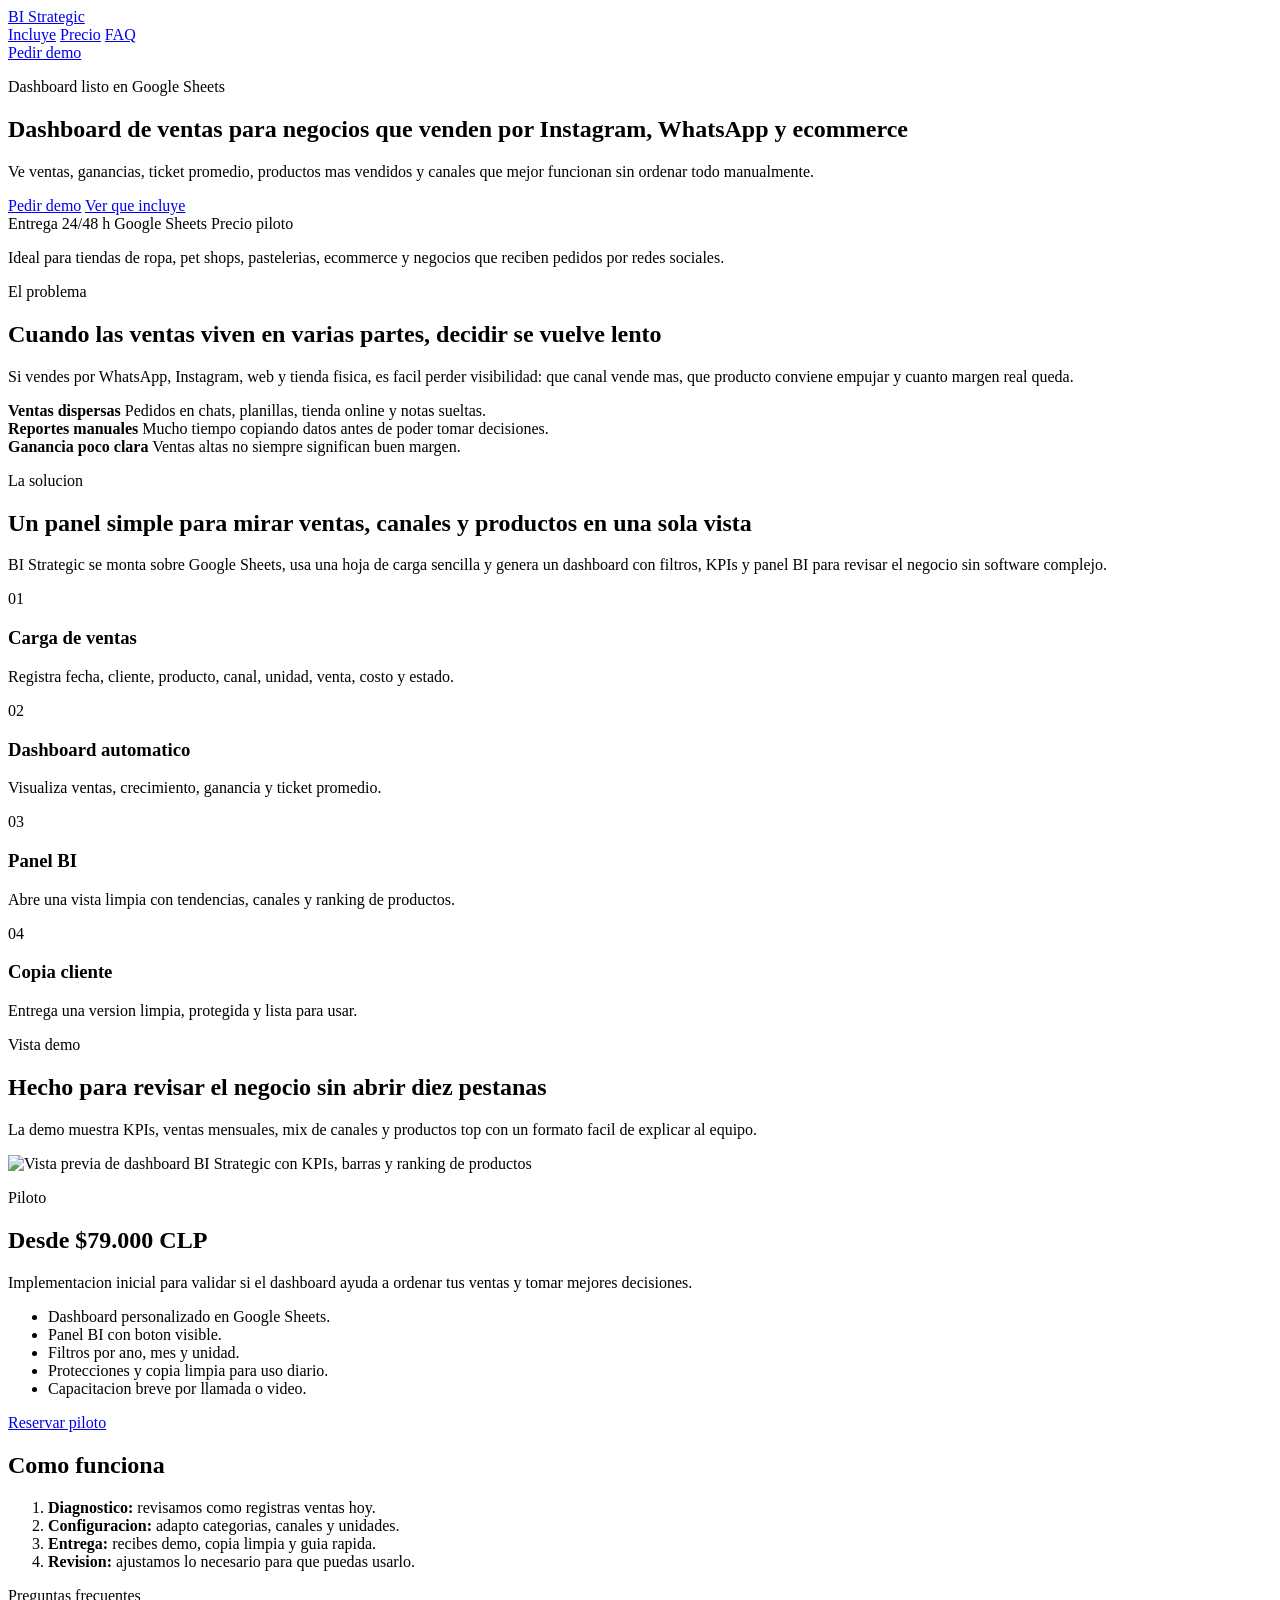
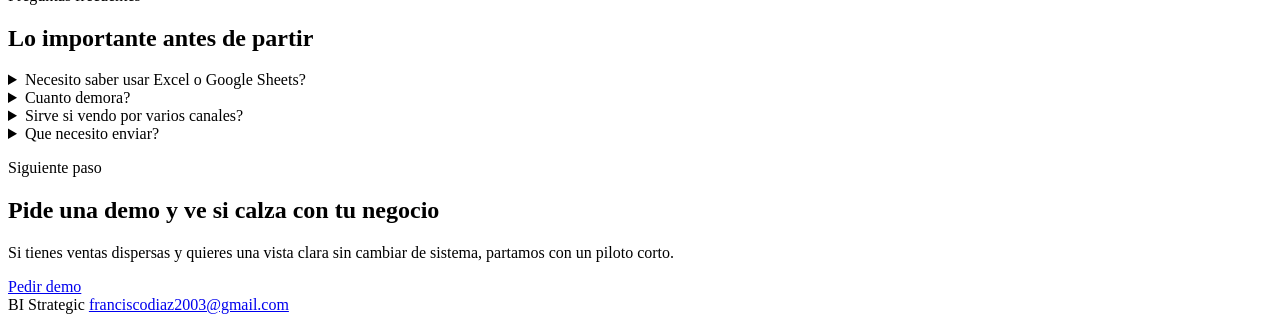
==== index.html @ 47439ad0 "Add landing page" ====
<!doctype html>
<html lang="es">
<head>
  <meta charset="utf-8">
  <meta name="viewport" content="width=device-width, initial-scale=1">
  <title>BI Strategic | Dashboard de ventas en Google Sheets</title>
  <meta name="description" content="Dashboard de ventas en Google Sheets para negocios que venden por Instagram, WhatsApp, ecommerce o tienda fisica.">
  <link rel="stylesheet" href="styles.css">
</head>
<body>
  <header class="site-header">
    <a class="brand" href="#inicio" aria-label="BI Strategic inicio">
      <span class="brand-mark" aria-hidden="true"></span>
      <span>BI Strategic</span>
    </a>
    <nav aria-label="Navegacion principal">
      <a href="#incluye">Incluye</a>
      <a href="#precio">Precio</a>
      <a href="#faq">FAQ</a>
    </nav>
    <a class="header-cta" href="mailto:franciscodiaz2003@gmail.com?subject=Quiero%20una%20demo%20de%20BI%20Strategic">Pedir demo</a>
  </header>

  <main>
    <section class="hero" id="inicio">
      <div class="hero-content">
        <p class="eyebrow">Dashboard listo en Google Sheets</p>
        <h1>Dashboard de ventas para negocios que venden por Instagram, WhatsApp y ecommerce</h1>
        <p class="hero-copy">
          Ve ventas, ganancias, ticket promedio, productos mas vendidos y canales que mejor funcionan sin ordenar todo manualmente.
        </p>
        <div class="hero-actions" aria-label="Acciones principales">
          <a class="button primary" href="mailto:franciscodiaz2003@gmail.com?subject=Quiero%20una%20demo%20de%20BI%20Strategic&body=Hola%2C%20quiero%20ver%20una%20demo%20del%20dashboard%20BI%20Strategic.">Pedir demo</a>
          <a class="button secondary" href="#incluye">Ver que incluye</a>
        </div>
        <div class="hero-proof" aria-label="Resumen de la oferta">
          <span>Entrega 24/48 h</span>
          <span>Google Sheets</span>
          <span>Precio piloto</span>
        </div>
      </div>
    </section>

    <section class="trust-strip" aria-label="Senales de confianza">
      <p>Ideal para tiendas de ropa, pet shops, pastelerias, ecommerce y negocios que reciben pedidos por redes sociales.</p>
    </section>

    <section class="section problem">
      <div class="section-copy">
        <p class="eyebrow">El problema</p>
        <h2>Cuando las ventas viven en varias partes, decidir se vuelve lento</h2>
        <p>
          Si vendes por WhatsApp, Instagram, web y tienda fisica, es facil perder visibilidad: que canal vende mas, que producto conviene empujar y cuanto margen real queda.
        </p>
      </div>
      <div class="pain-list">
        <div>
          <strong>Ventas dispersas</strong>
          <span>Pedidos en chats, planillas, tienda online y notas sueltas.</span>
        </div>
        <div>
          <strong>Reportes manuales</strong>
          <span>Mucho tiempo copiando datos antes de poder tomar decisiones.</span>
        </div>
        <div>
          <strong>Ganancia poco clara</strong>
          <span>Ventas altas no siempre significan buen margen.</span>
        </div>
      </div>
    </section>

    <section class="section solution" id="incluye">
      <div class="section-copy">
        <p class="eyebrow">La solucion</p>
        <h2>Un panel simple para mirar ventas, canales y productos en una sola vista</h2>
        <p>
          BI Strategic se monta sobre Google Sheets, usa una hoja de carga sencilla y genera un dashboard con filtros, KPIs y panel BI para revisar el negocio sin software complejo.
        </p>
      </div>
      <div class="feature-grid">
        <article>
          <span>01</span>
          <h3>Carga de ventas</h3>
          <p>Registra fecha, cliente, producto, canal, unidad, venta, costo y estado.</p>
        </article>
        <article>
          <span>02</span>
          <h3>Dashboard automatico</h3>
          <p>Visualiza ventas, crecimiento, ganancia y ticket promedio.</p>
        </article>
        <article>
          <span>03</span>
          <h3>Panel BI</h3>
          <p>Abre una vista limpia con tendencias, canales y ranking de productos.</p>
        </article>
        <article>
          <span>04</span>
          <h3>Copia cliente</h3>
          <p>Entrega una version limpia, protegida y lista para usar.</p>
        </article>
      </div>
    </section>

    <section class="demo-section" aria-label="Vista previa del dashboard">
      <div class="demo-copy">
        <p class="eyebrow">Vista demo</p>
        <h2>Hecho para revisar el negocio sin abrir diez pestanas</h2>
        <p>La demo muestra KPIs, ventas mensuales, mix de canales y productos top con un formato facil de explicar al equipo.</p>
      </div>
      <img src="assets/dashboard-preview.svg" alt="Vista previa de dashboard BI Strategic con KPIs, barras y ranking de productos">
    </section>

    <section class="section pricing" id="precio">
      <div class="price-panel">
        <p class="eyebrow">Piloto</p>
        <h2>Desde $79.000 CLP</h2>
        <p>Implementacion inicial para validar si el dashboard ayuda a ordenar tus ventas y tomar mejores decisiones.</p>
        <ul>
          <li>Dashboard personalizado en Google Sheets.</li>
          <li>Panel BI con boton visible.</li>
          <li>Filtros por ano, mes y unidad.</li>
          <li>Protecciones y copia limpia para uso diario.</li>
          <li>Capacitacion breve por llamada o video.</li>
        </ul>
        <a class="button primary" href="mailto:franciscodiaz2003@gmail.com?subject=Quiero%20reservar%20un%20piloto%20BI%20Strategic">Reservar piloto</a>
      </div>
      <div class="process">
        <h2>Como funciona</h2>
        <ol>
          <li><strong>Diagnostico:</strong> revisamos como registras ventas hoy.</li>
          <li><strong>Configuracion:</strong> adapto categorias, canales y unidades.</li>
          <li><strong>Entrega:</strong> recibes demo, copia limpia y guia rapida.</li>
          <li><strong>Revision:</strong> ajustamos lo necesario para que puedas usarlo.</li>
        </ol>
      </div>
    </section>

    <section class="section faq" id="faq">
      <div class="section-copy">
        <p class="eyebrow">Preguntas frecuentes</p>
        <h2>Lo importante antes de partir</h2>
      </div>
      <div class="faq-list">
        <details>
          <summary>Necesito saber usar Excel o Google Sheets?</summary>
          <p>No. La idea es que solo cargues ventas en una tabla simple y revises el dashboard.</p>
        </details>
        <details>
          <summary>Cuanto demora?</summary>
          <p>El piloto inicial se entrega normalmente en 24 a 48 horas despues de recibir la informacion base.</p>
        </details>
        <details>
          <summary>Sirve si vendo por varios canales?</summary>
          <p>Si. Justamente esta pensado para separar ventas por Web, Instagram, WhatsApp, Mercado Libre o tienda fisica.</p>
        </details>
        <details>
          <summary>Que necesito enviar?</summary>
          <p>Una muestra de ventas, categorias, canales y cualquier dato que ya uses para mirar tu negocio.</p>
        </details>
      </div>
    </section>

    <section class="final-cta">
      <p class="eyebrow">Siguiente paso</p>
      <h2>Pide una demo y ve si calza con tu negocio</h2>
      <p>Si tienes ventas dispersas y quieres una vista clara sin cambiar de sistema, partamos con un piloto corto.</p>
      <a class="button primary" href="mailto:franciscodiaz2003@gmail.com?subject=Quiero%20una%20demo%20de%20BI%20Strategic">Pedir demo</a>
    </section>
  </main>

  <footer>
    <span>BI Strategic</span>
    <a href="mailto:franciscodiaz2003@gmail.com">franciscodiaz2003@gmail.com</a>
  </footer>

  <script src="script.js"></script>
</body>
</html>
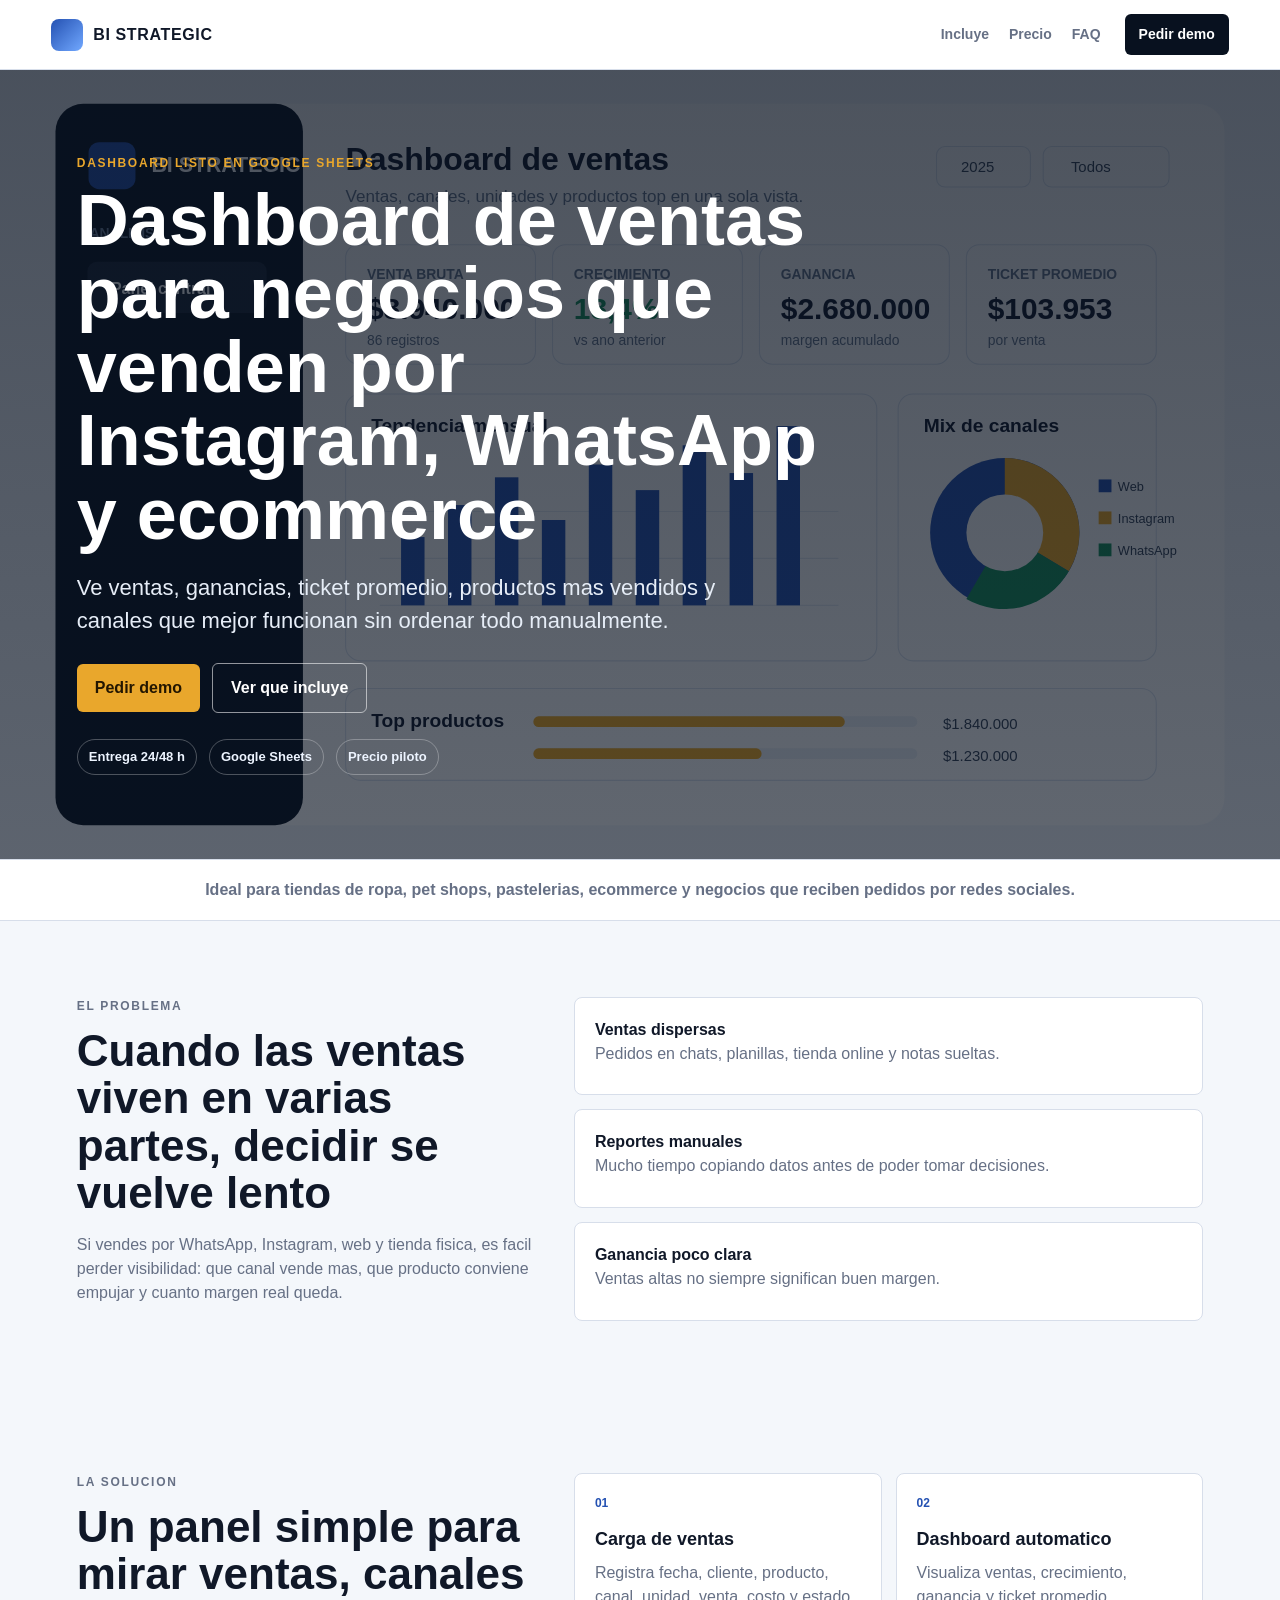
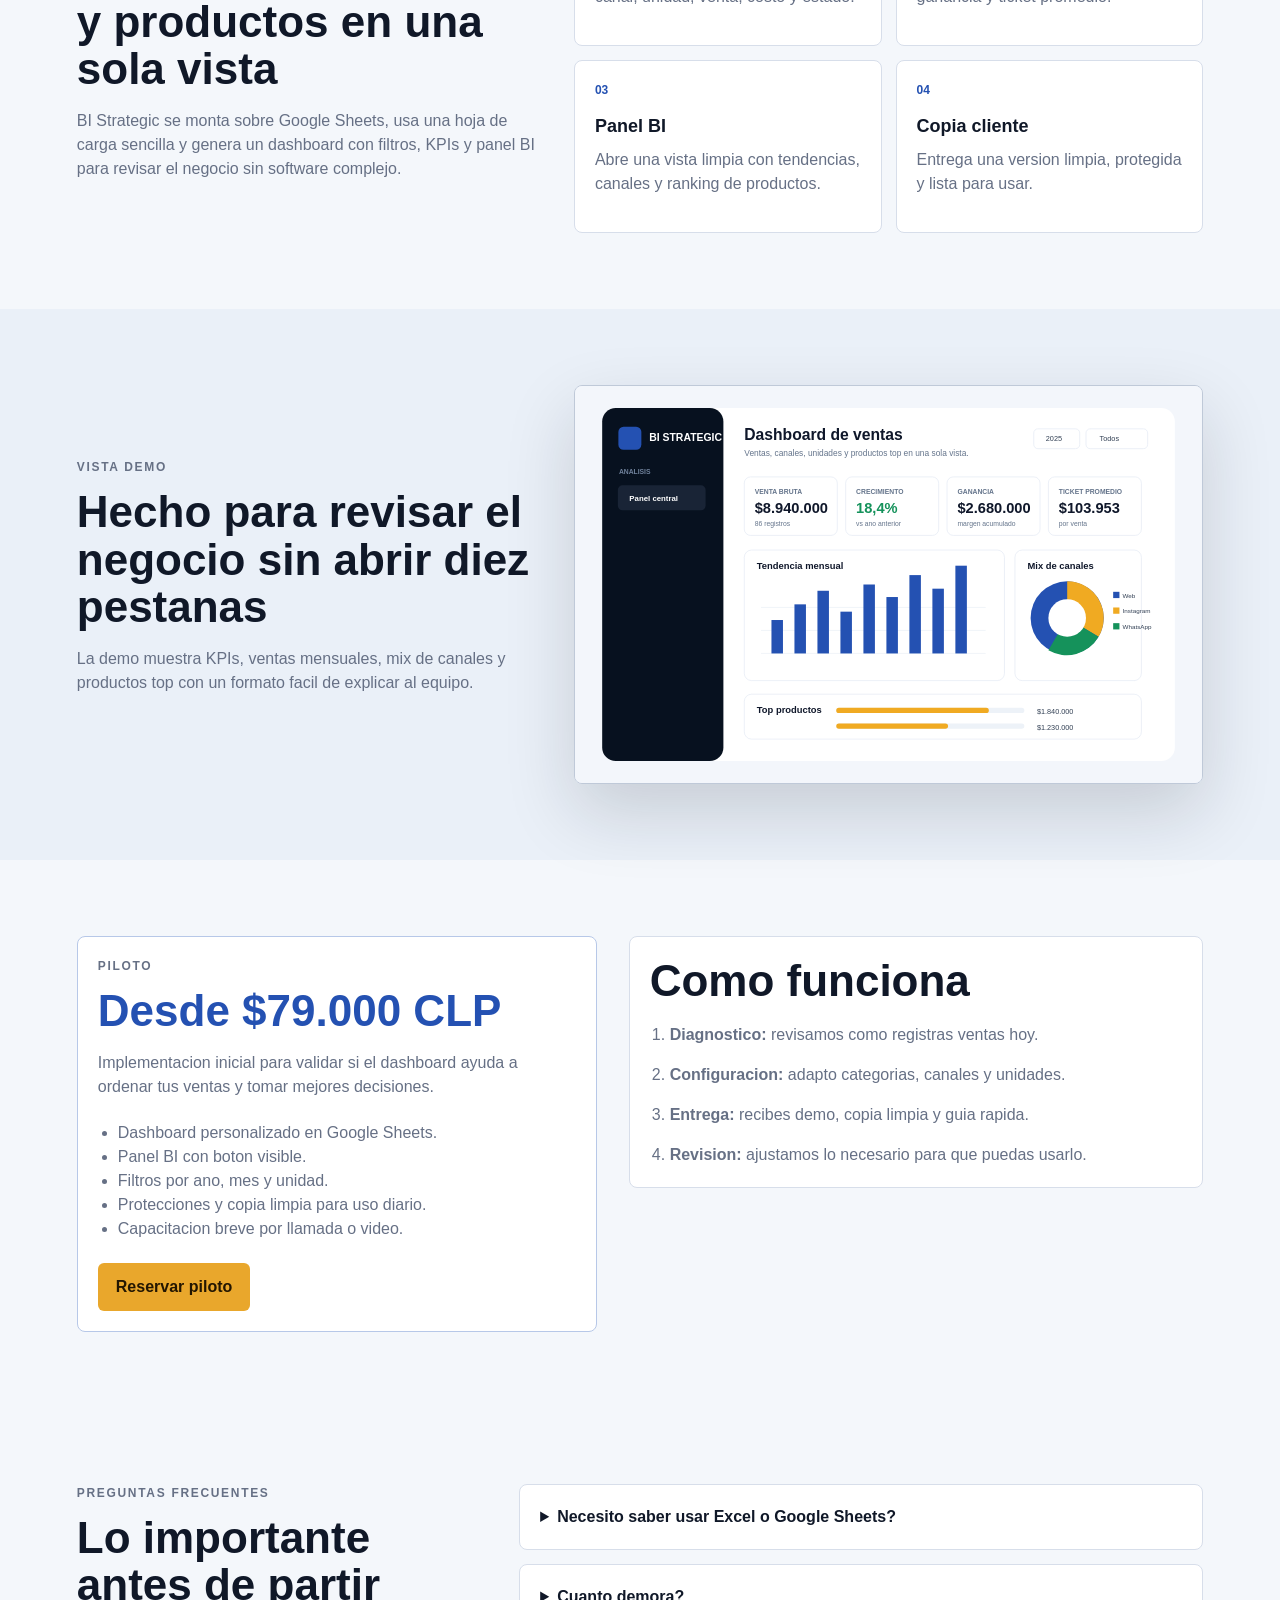
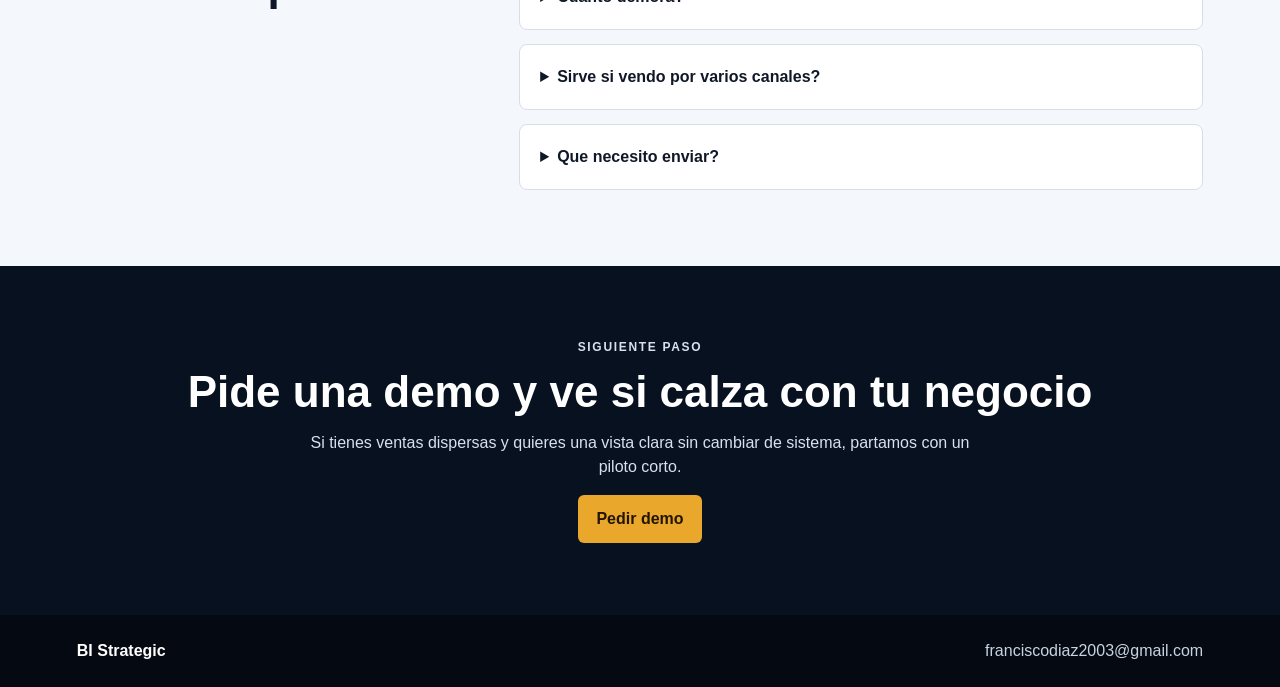
==== commit 73e3b5a0: "Route landing CTAs to WhatsApp" ====
--- a/index.html
+++ b/index.html
@@ -18,7 +18,7 @@
       <a href="#precio">Precio</a>
       <a href="#faq">FAQ</a>
     </nav>
-    <a class="header-cta" href="mailto:franciscodiaz2003@gmail.com?subject=Quiero%20una%20demo%20de%20BI%20Strategic">Pedir demo</a>
+    <a class="header-cta" href="https://wa.me/56958948688?text=Hola%2C%20quiero%20ver%20una%20demo%20del%20dashboard%20BI%20Strategic." target="_blank" rel="noopener">Pedir demo</a>
   </header>
 
   <main>
@@ -30,7 +30,7 @@
           Ve ventas, ganancias, ticket promedio, productos mas vendidos y canales que mejor funcionan sin ordenar todo manualmente.
         </p>
         <div class="hero-actions" aria-label="Acciones principales">
-          <a class="button primary" href="mailto:franciscodiaz2003@gmail.com?subject=Quiero%20una%20demo%20de%20BI%20Strategic&body=Hola%2C%20quiero%20ver%20una%20demo%20del%20dashboard%20BI%20Strategic.">Pedir demo</a>
+          <a class="button primary" href="https://wa.me/56958948688?text=Hola%2C%20quiero%20ver%20una%20demo%20del%20dashboard%20BI%20Strategic." target="_blank" rel="noopener">Pedir demo</a>
           <a class="button secondary" href="#incluye">Ver que incluye</a>
         </div>
         <div class="hero-proof" aria-label="Resumen de la oferta">
@@ -122,7 +122,7 @@
           <li>Protecciones y copia limpia para uso diario.</li>
           <li>Capacitacion breve por llamada o video.</li>
         </ul>
-        <a class="button primary" href="mailto:franciscodiaz2003@gmail.com?subject=Quiero%20reservar%20un%20piloto%20BI%20Strategic">Reservar piloto</a>
+        <a class="button primary" href="https://wa.me/56958948688?text=Hola%2C%20quiero%20reservar%20un%20piloto%20de%20BI%20Strategic." target="_blank" rel="noopener">Reservar piloto</a>
       </div>
       <div class="process">
         <h2>Como funciona</h2>
@@ -164,7 +164,7 @@
       <p class="eyebrow">Siguiente paso</p>
       <h2>Pide una demo y ve si calza con tu negocio</h2>
       <p>Si tienes ventas dispersas y quieres una vista clara sin cambiar de sistema, partamos con un piloto corto.</p>
-      <a class="button primary" href="mailto:franciscodiaz2003@gmail.com?subject=Quiero%20una%20demo%20de%20BI%20Strategic">Pedir demo</a>
+      <a class="button primary" href="https://wa.me/56958948688?text=Hola%2C%20quiero%20ver%20una%20demo%20del%20dashboard%20BI%20Strategic." target="_blank" rel="noopener">Pedir demo</a>
     </section>
   </main>
 
--- a/styles.css
+++ b/styles.css
@@ -0,0 +1,381 @@
+:root {
+  --ink: #101828;
+  --muted: #667085;
+  --line: #d7deea;
+  --paper: #ffffff;
+  --wash: #f4f7fb;
+  --navy: #08111f;
+  --blue: #2451b2;
+  --blue-dark: #183f90;
+  --gold: #e9a72c;
+  --green: #15925b;
+}
+
+* {
+  box-sizing: border-box;
+}
+
+html {
+  scroll-behavior: smooth;
+}
+
+body {
+  margin: 0;
+  background: var(--wash);
+  color: var(--ink);
+  font-family: Arial, Helvetica, sans-serif;
+  line-height: 1.5;
+}
+
+a {
+  color: inherit;
+  text-decoration: none;
+}
+
+.site-header {
+  align-items: center;
+  background: rgba(255, 255, 255, 0.94);
+  border-bottom: 1px solid var(--line);
+  display: grid;
+  grid-template-columns: 1fr auto auto;
+  gap: 24px;
+  left: 0;
+  padding: 14px clamp(18px, 4vw, 54px);
+  position: sticky;
+  right: 0;
+  top: 0;
+  z-index: 10;
+}
+
+.brand {
+  align-items: center;
+  display: flex;
+  font-weight: 800;
+  gap: 10px;
+  letter-spacing: 0.04em;
+  text-transform: uppercase;
+}
+
+.brand-mark {
+  background: linear-gradient(135deg, var(--blue), #71a8ff);
+  border-radius: 8px;
+  display: inline-block;
+  height: 32px;
+  width: 32px;
+}
+
+nav {
+  display: flex;
+  gap: 20px;
+}
+
+nav a {
+  color: var(--muted);
+  font-size: 14px;
+  font-weight: 700;
+}
+
+.header-cta {
+  background: var(--navy);
+  border-radius: 6px;
+  color: #fff;
+  font-size: 14px;
+  font-weight: 800;
+  padding: 10px 14px;
+}
+
+.hero {
+  align-items: center;
+  background:
+    linear-gradient(rgba(8, 17, 31, 0.72), rgba(8, 17, 31, 0.64)),
+    url("assets/dashboard-preview.svg") center / cover no-repeat;
+  color: #fff;
+  display: flex;
+  min-height: 82svh;
+  padding: 84px clamp(22px, 6vw, 82px);
+}
+
+.hero-content {
+  max-width: 760px;
+}
+
+.eyebrow {
+  color: var(--gold);
+  font-size: 12px;
+  font-weight: 800;
+  letter-spacing: 0.14em;
+  margin: 0 0 12px;
+  text-transform: uppercase;
+}
+
+h1,
+h2,
+h3,
+p {
+  margin-top: 0;
+}
+
+h1 {
+  font-size: clamp(40px, 6vw, 72px);
+  line-height: 1.02;
+  margin-bottom: 20px;
+  max-width: 860px;
+}
+
+h2 {
+  font-size: clamp(28px, 4vw, 44px);
+  line-height: 1.08;
+  margin-bottom: 16px;
+}
+
+h3 {
+  font-size: 18px;
+  margin-bottom: 8px;
+}
+
+.hero-copy {
+  color: #e6edf7;
+  font-size: clamp(18px, 2vw, 22px);
+  max-width: 680px;
+}
+
+.hero-actions,
+.hero-proof {
+  align-items: center;
+  display: flex;
+  flex-wrap: wrap;
+  gap: 12px;
+  margin-top: 26px;
+}
+
+.button {
+  align-items: center;
+  border-radius: 6px;
+  display: inline-flex;
+  font-weight: 800;
+  justify-content: center;
+  min-height: 46px;
+  padding: 12px 18px;
+}
+
+.button.primary {
+  background: var(--gold);
+  color: #231601;
+}
+
+.button.secondary {
+  border: 1px solid rgba(255, 255, 255, 0.56);
+  color: #fff;
+}
+
+.hero-proof span {
+  border: 1px solid rgba(255, 255, 255, 0.28);
+  border-radius: 999px;
+  color: #edf4ff;
+  font-size: 13px;
+  font-weight: 700;
+  padding: 7px 11px;
+}
+
+.trust-strip {
+  background: var(--paper);
+  border-bottom: 1px solid var(--line);
+  border-top: 1px solid var(--line);
+  padding: 18px clamp(22px, 6vw, 82px);
+  text-align: center;
+}
+
+.trust-strip p {
+  color: var(--muted);
+  font-weight: 700;
+  margin: 0;
+}
+
+.section,
+.demo-section {
+  display: grid;
+  gap: 32px;
+  grid-template-columns: 0.85fr 1.15fr;
+  padding: 76px clamp(22px, 6vw, 82px);
+}
+
+.section-copy p,
+.demo-copy p,
+.price-panel p {
+  color: var(--muted);
+  max-width: 620px;
+}
+
+.pain-list,
+.feature-grid,
+.faq-list {
+  display: grid;
+  gap: 14px;
+}
+
+.pain-list div,
+.feature-grid article,
+.price-panel,
+.process,
+.faq-list details {
+  background: var(--paper);
+  border: 1px solid var(--line);
+  border-radius: 8px;
+  padding: 20px;
+}
+
+.pain-list strong,
+.pain-list span {
+  display: block;
+}
+
+.pain-list span,
+.feature-grid p,
+.process li,
+.faq-list p {
+  color: var(--muted);
+}
+
+.feature-grid {
+  grid-template-columns: repeat(2, minmax(0, 1fr));
+}
+
+.feature-grid article span {
+  color: var(--blue);
+  display: block;
+  font-size: 12px;
+  font-weight: 900;
+  margin-bottom: 14px;
+}
+
+.demo-section {
+  align-items: center;
+  background: #eaf0f8;
+}
+
+.demo-section img {
+  border: 1px solid #bfc9d8;
+  border-radius: 8px;
+  box-shadow: 0 28px 70px rgba(16, 24, 40, 0.16);
+  display: block;
+  height: auto;
+  width: 100%;
+}
+
+.pricing {
+  align-items: start;
+  grid-template-columns: minmax(0, 0.95fr) minmax(0, 1.05fr);
+}
+
+.price-panel {
+  border-color: #b7c8e8;
+}
+
+.price-panel h2 {
+  color: var(--blue);
+}
+
+.price-panel ul {
+  color: var(--muted);
+  margin: 22px 0;
+  padding-left: 20px;
+}
+
+.process ol {
+  display: grid;
+  gap: 16px;
+  margin: 18px 0 0;
+  padding-left: 20px;
+}
+
+.faq {
+  grid-template-columns: 0.75fr 1.25fr;
+}
+
+.faq-list details {
+  cursor: pointer;
+}
+
+.faq-list summary {
+  font-weight: 800;
+}
+
+.faq-list p {
+  margin: 12px 0 0;
+}
+
+.final-cta {
+  background: var(--navy);
+  color: #fff;
+  padding: 72px clamp(22px, 6vw, 82px);
+  text-align: center;
+}
+
+.final-cta p {
+  color: #d7e1ef;
+  margin-left: auto;
+  margin-right: auto;
+  max-width: 680px;
+}
+
+footer {
+  align-items: center;
+  background: #050a12;
+  color: #c8d3e1;
+  display: flex;
+  flex-wrap: wrap;
+  gap: 14px;
+  justify-content: space-between;
+  padding: 24px clamp(22px, 6vw, 82px);
+}
+
+footer span {
+  color: #fff;
+  font-weight: 900;
+}
+
+@media (max-width: 820px) {
+  .site-header {
+    grid-template-columns: 1fr auto;
+  }
+
+  nav {
+    display: none;
+  }
+
+  .hero {
+    min-height: 84svh;
+    padding-top: 74px;
+  }
+
+  .section,
+  .demo-section,
+  .pricing,
+  .faq {
+    grid-template-columns: 1fr;
+    padding-bottom: 54px;
+    padding-top: 54px;
+  }
+
+  .feature-grid {
+    grid-template-columns: 1fr;
+  }
+}
+
+@media (max-width: 520px) {
+  .site-header {
+    gap: 12px;
+  }
+
+  .brand span {
+    font-size: 13px;
+  }
+
+  .header-cta {
+    padding: 9px 10px;
+  }
+
+  .hero-actions .button {
+    width: 100%;
+  }
+}
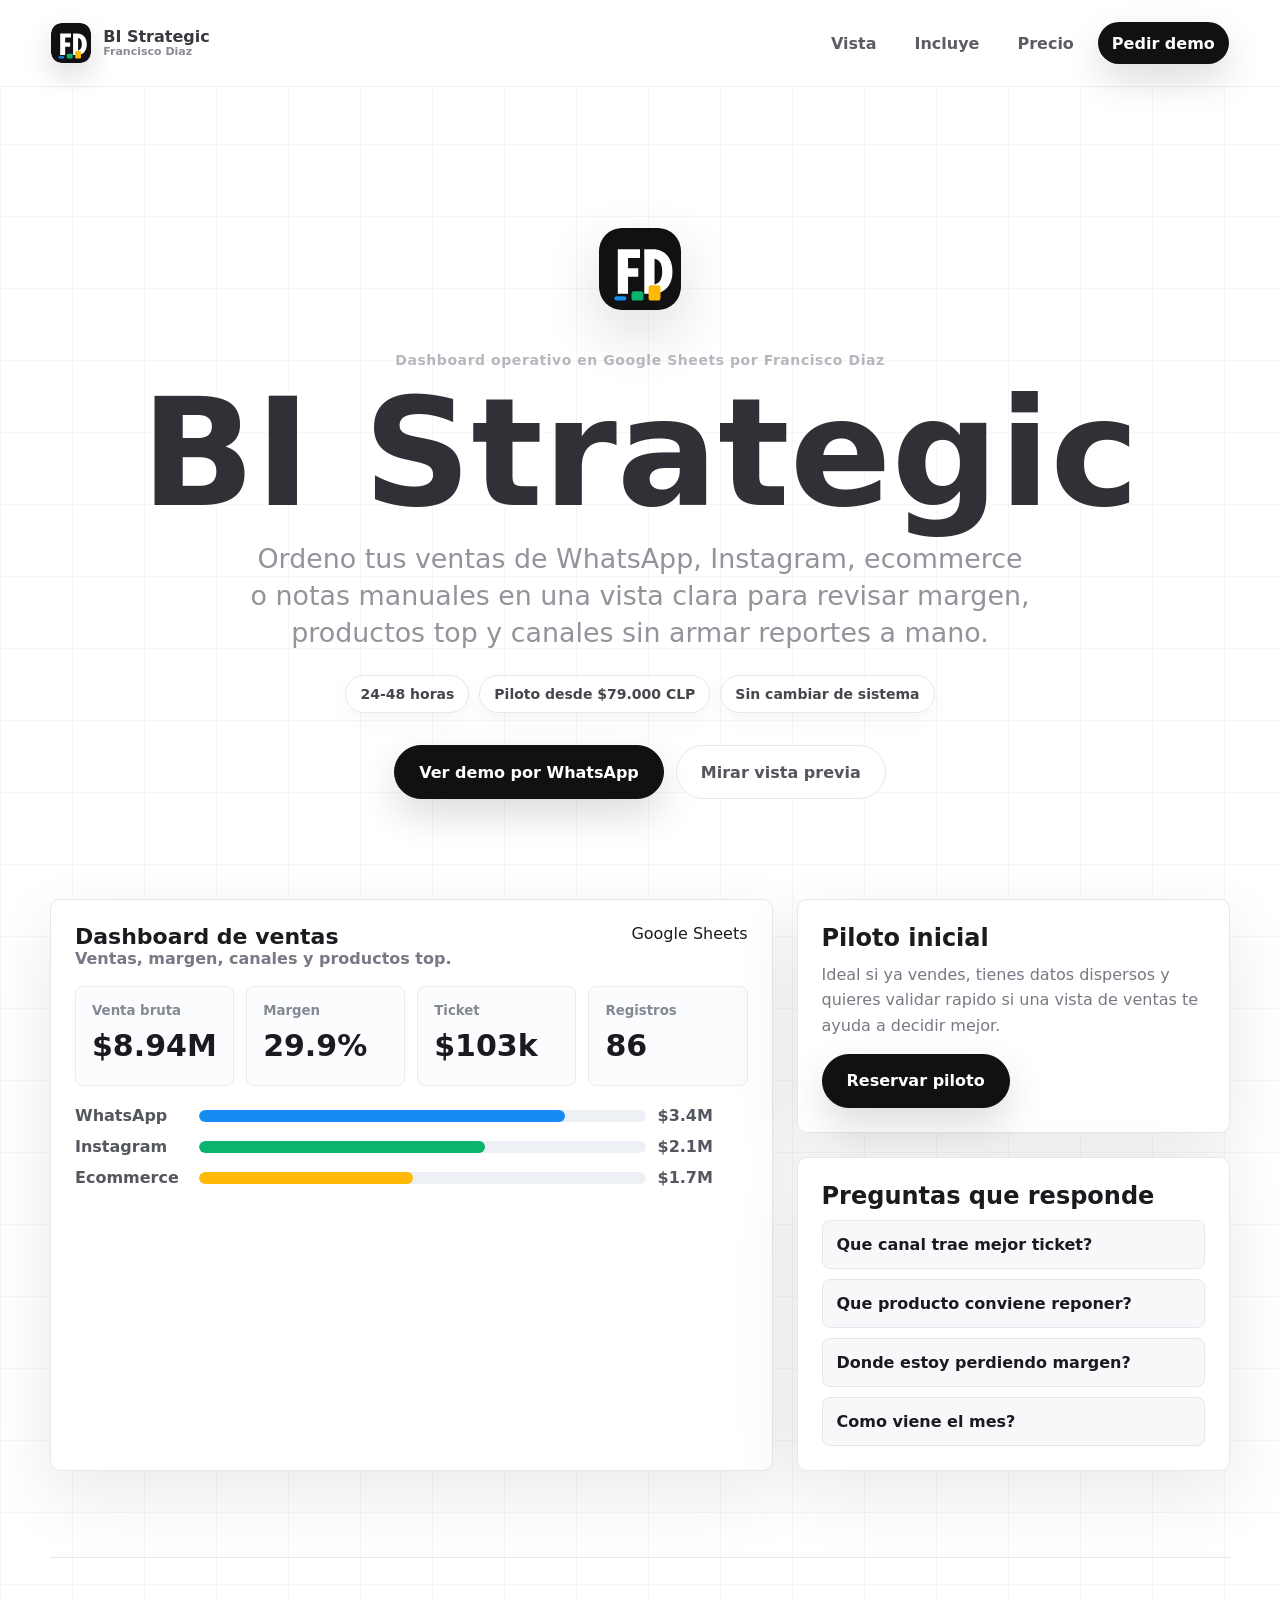
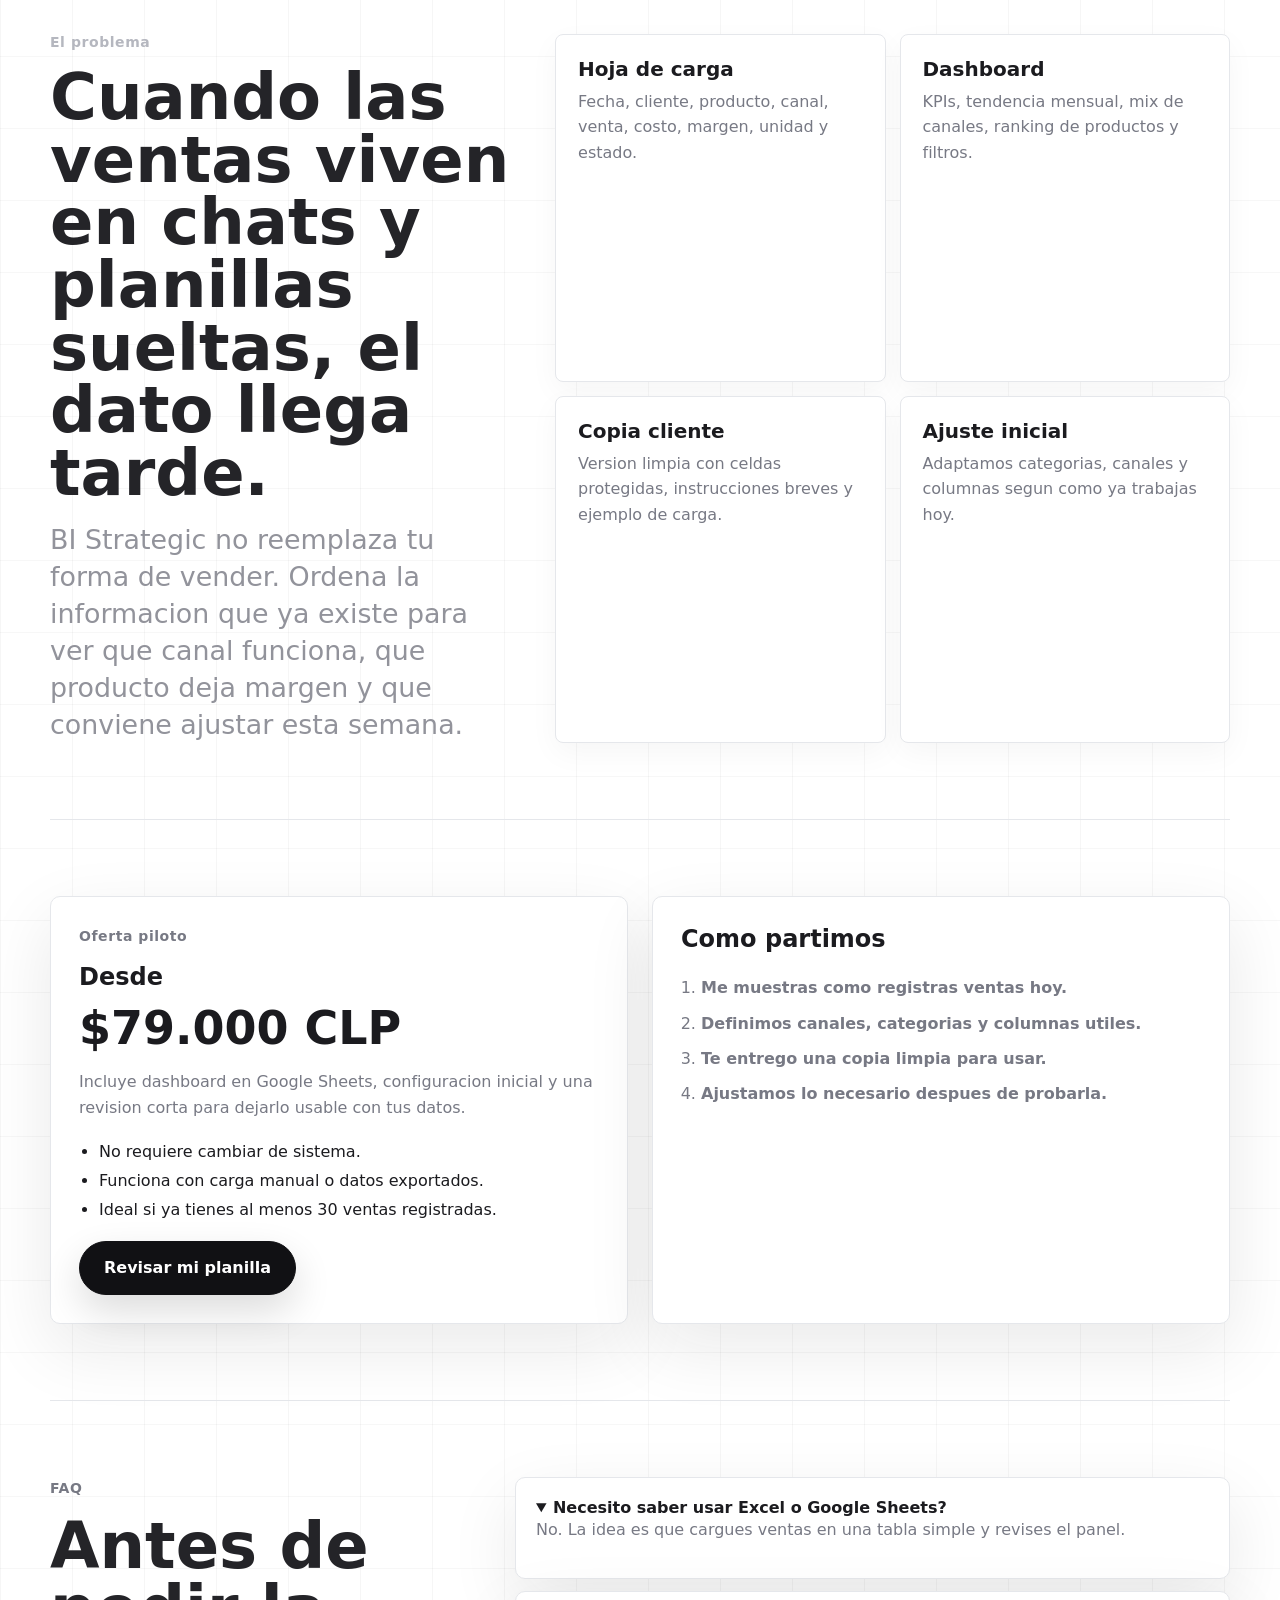
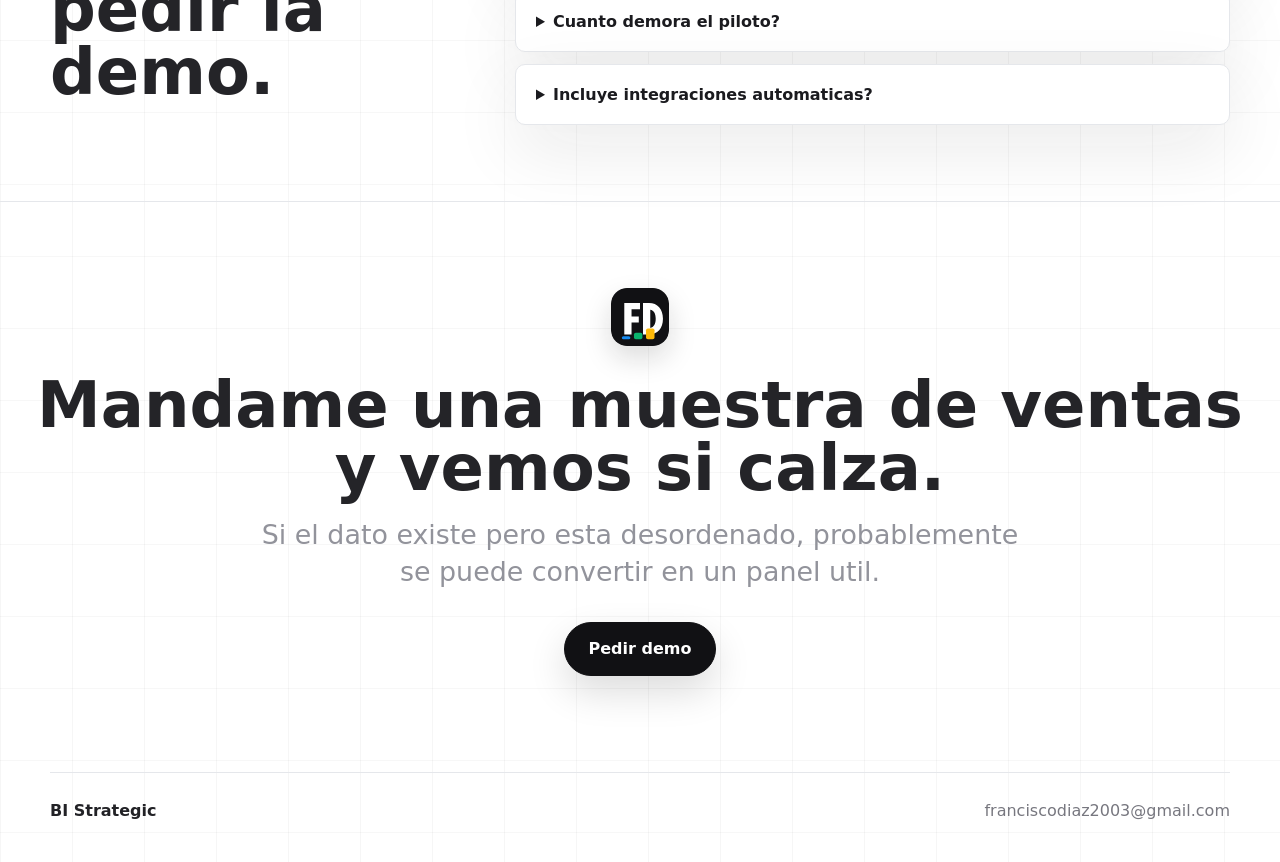
==== commit a871f092: "Update published BI Strategic landing" ====
--- a/index.html
+++ b/index.html
@@ -4,175 +4,90 @@
   <meta charset="utf-8">
   <meta name="viewport" content="width=device-width, initial-scale=1">
   <title>BI Strategic | Dashboard de ventas en Google Sheets</title>
-  <meta name="description" content="Dashboard de ventas en Google Sheets para negocios que venden por Instagram, WhatsApp, ecommerce o tienda fisica.">
-  <link rel="stylesheet" href="styles.css">
+  <meta name="description" content="Dashboard de ventas en Google Sheets para ordenar ventas, margen, canales y productos top sin reportes manuales.">
+  <style>
+    :root{--ink:#1b1b1f;--muted:#777984;--line:#e5e7eb;--paper:#fff;--wash:#f7f8fa;--black:#111114;--blue:#168bf2;--green:#0bb36d;--yellow:#ffba08;--shadow:0 24px 70px rgba(18,18,22,.09)}
+    *{box-sizing:border-box}html{scroll-behavior:smooth}body{margin:0;overflow-x:hidden;color:var(--ink);background:linear-gradient(90deg,rgba(0,0,0,.035) 1px,transparent 1px),linear-gradient(180deg,rgba(0,0,0,.03) 1px,transparent 1px),var(--paper);background-size:72px 72px;font-family:Inter,ui-sans-serif,system-ui,-apple-system,BlinkMacSystemFont,"Segoe UI",sans-serif}a{color:inherit;text-decoration:none}.logo{width:40px;height:40px;border-radius:11px;box-shadow:0 12px 28px rgba(17,17,20,.15);flex:0 0 auto}.site-header{position:sticky;top:0;z-index:10;display:flex;align-items:center;justify-content:space-between;gap:18px;padding:22px clamp(18px,4vw,58px);background:rgba(255,255,255,.78);backdrop-filter:blur(18px);border-bottom:1px solid rgba(229,231,235,.62)}.brand{display:inline-flex;align-items:center;gap:12px;font-weight:800;color:#38383f}.brand small{display:block;color:#8a8b93;font-size:11px;line-height:1.1}.nav{display:flex;align-items:center;gap:10px}.nav a{min-height:42px;display:inline-flex;align-items:center;padding:0 14px;color:#5b5c64;font-weight:700}.cta{color:#fff!important;background:var(--black);border-radius:999px;box-shadow:0 16px 38px rgba(0,0,0,.14)}.hero{display:grid;justify-items:center;max-width:1060px;margin:0 auto;padding:clamp(86px,11vw,150px) 20px 58px;text-align:center}.hero .logo{width:82px;height:82px;border-radius:23px;margin-bottom:42px;box-shadow:0 22px 60px rgba(17,17,20,.14)}.eyebrow{margin:0 0 16px;color:#b5b7bf;font-size:14px;font-weight:800;letter-spacing:.04em}h1{margin:0 0 18px;color:#303036;font-size:clamp(56px,12vw,150px);font-weight:560;letter-spacing:0;line-height:.92}h2{margin:0 0 16px;color:#242428;font-size:clamp(32px,5vw,68px);font-weight:560;line-height:.98}p{margin-top:0}.hero-copy{max-width:780px;margin-bottom:0;color:#92939b;font-size:clamp(18px,2.1vw,27px);line-height:1.38}.proof,.actions{display:flex;flex-wrap:wrap;justify-content:center;gap:10px}.proof{margin-top:24px}.proof span{min-height:38px;display:inline-flex;align-items:center;color:#45464d;background:rgba(255,255,255,.84);border:1px solid var(--line);border-radius:999px;font-size:14px;font-weight:800;padding:0 14px;box-shadow:0 8px 22px rgba(0,0,0,.04)}.actions{gap:12px;margin-top:32px}.button{min-height:54px;display:inline-flex;align-items:center;justify-content:center;border:1px solid var(--line);border-radius:999px;font-weight:800;padding:0 24px}.button.primary{color:#fff;background:var(--black);border-color:var(--black);box-shadow:0 16px 38px rgba(0,0,0,.14)}.button.secondary{background:rgba(255,255,255,.82);color:#54555d}.wrap{width:min(100% - 40px,1180px);margin-inline:auto}.preview{display:grid;grid-template-columns:1.25fr .75fr;gap:24px;padding:42px 0 86px}.panel,.side-card,.price,.process,.faq details{background:#fff;border:1px solid var(--line);border-radius:10px;box-shadow:var(--shadow)}.panel{padding:24px}.panel-top{display:flex;justify-content:space-between;gap:16px;margin-bottom:18px}.panel-title strong{display:block;font-size:22px}.panel-title span{display:block;color:var(--muted);font-weight:700}.kpis{display:grid;grid-template-columns:repeat(4,1fr);gap:12px}.kpi{min-height:100px;padding:16px;border:1px solid #e8ebf0;border-radius:8px;background:#fbfcfd}.kpi small{display:block;margin-bottom:10px;color:#858792;font-weight:800}.kpi strong{font-size:clamp(20px,2.4vw,30px)}.bars{display:grid;gap:12px;margin-top:20px}.bar{display:grid;grid-template-columns:112px 1fr 90px;align-items:center;gap:12px;color:#555760;font-weight:700}.bar i{display:block;height:12px;border-radius:999px;background:#edf1f6;overflow:hidden}.bar i span{display:block;height:100%;border-radius:999px;background:var(--blue)}.bar:nth-child(2) i span{background:var(--green)}.bar:nth-child(3) i span{background:var(--yellow)}.side{display:grid;gap:24px}.side-card{padding:24px}.side-card h3,.price h3,.process h3{margin:0 0 10px;font-size:24px}.side-card p,.price p,.process li,.faq p{color:var(--muted);line-height:1.58}.questions{display:grid;gap:10px}.questions span{display:block;padding:14px;border:1px solid var(--line);border-radius:8px;background:var(--wash);font-weight:800}.section{display:grid;grid-template-columns:.82fr 1.18fr;gap:36px;padding:76px 0;border-top:1px solid var(--line)}.cards{display:grid;grid-template-columns:repeat(2,1fr);gap:14px}.card{background:#fff;border:1px solid var(--line);border-radius:8px;padding:22px;box-shadow:0 10px 30px rgba(20,20,22,.04)}.card strong{display:block;margin-bottom:8px;font-size:20px}.card p{margin-bottom:0;color:var(--muted);line-height:1.6}.price-section{display:grid;grid-template-columns:1fr 1fr;gap:24px;padding:76px 0;border-top:1px solid var(--line)}.price,.process{padding:28px}.price strong{display:block;margin:8px 0 14px;font-size:46px}.price ul,.process ol{display:grid;gap:10px;margin:22px 0;padding-left:20px}.faq{display:grid;grid-template-columns:.75fr 1.25fr;gap:36px;padding:76px 0;border-top:1px solid var(--line)}.faq-list{display:grid;gap:12px}.faq details{padding:20px}.faq summary{cursor:pointer;font-weight:900}.final{display:grid;justify-items:center;text-align:center;padding:86px 20px 96px;border-top:1px solid var(--line)}.final .logo{width:58px;height:58px;border-radius:16px;margin-bottom:28px}footer{width:min(100% - 40px,1180px);margin:0 auto;display:flex;justify-content:space-between;gap:16px;padding:28px 0 42px;color:#77777f;border-top:1px solid var(--line)}footer strong{color:#222226}@media(max-width:820px){.nav a:not(.cta){display:none}.preview,.section,.price-section,.faq{grid-template-columns:1fr}.kpis,.cards{grid-template-columns:1fr 1fr}.bar{grid-template-columns:90px 1fr 74px}}@media(max-width:520px){.site-header{padding-inline:14px}.brand small{display:none}.nav .cta{display:none}.hero{width:min(100% - 24px,1060px);padding-inline:0;padding-top:72px}.hero .logo{width:68px;height:68px;border-radius:19px}h1{font-size:clamp(46px,13vw,56px)}.hero-copy{max-width:335px;font-size:17px}.button,.actions{width:100%}.proof span{font-size:13px}.wrap,footer{width:min(100% - 24px,1180px)}.kpis,.cards{grid-template-columns:1fr}.bar{grid-template-columns:1fr}.bar strong{text-align:left}footer{flex-direction:column}}
+  </style>
 </head>
 <body>
   <header class="site-header">
     <a class="brand" href="#inicio" aria-label="BI Strategic inicio">
-      <span class="brand-mark" aria-hidden="true"></span>
-      <span>BI Strategic</span>
+      <svg class="logo" viewBox="0 0 96 96" aria-hidden="true"><rect width="96" height="96" rx="24" fill="#111114"/><path d="M22 25h26v10H34v12h12v10H34v20H22V25Z" fill="#fff"/><path d="M53 25h10c14 0 23 10 23 26s-9 26-23 26H53V25Zm12 11v30c6-1 9-6 9-15s-3-14-9-15Z" fill="#fff"/><rect x="18" y="80" width="14" height="5" rx="2.5" fill="#168bf2"/><rect x="38" y="74" width="14" height="11" rx="3" fill="#0bb36d"/><rect x="58" y="67" width="14" height="18" rx="3" fill="#ffba08"/></svg>
+      <span>BI Strategic<small>Francisco Diaz</small></span>
     </a>
-    <nav aria-label="Navegacion principal">
+    <nav class="nav" aria-label="Navegacion principal">
+      <a href="#vista">Vista</a>
       <a href="#incluye">Incluye</a>
       <a href="#precio">Precio</a>
-      <a href="#faq">FAQ</a>
+      <a class="cta" href="https://wa.me/56958948688?text=Hola%2C%20quiero%20ver%20una%20demo%20del%20dashboard%20BI%20Strategic." target="_blank" rel="noopener">Pedir demo</a>
     </nav>
-    <a class="header-cta" href="https://wa.me/56958948688?text=Hola%2C%20quiero%20ver%20una%20demo%20del%20dashboard%20BI%20Strategic." target="_blank" rel="noopener">Pedir demo</a>
   </header>
 
   <main>
     <section class="hero" id="inicio">
-      <div class="hero-content">
-        <p class="eyebrow">Dashboard listo en Google Sheets</p>
-        <h1>Dashboard de ventas para negocios que venden por Instagram, WhatsApp y ecommerce</h1>
-        <p class="hero-copy">
-          Ve ventas, ganancias, ticket promedio, productos mas vendidos y canales que mejor funcionan sin ordenar todo manualmente.
-        </p>
-        <div class="hero-actions" aria-label="Acciones principales">
-          <a class="button primary" href="https://wa.me/56958948688?text=Hola%2C%20quiero%20ver%20una%20demo%20del%20dashboard%20BI%20Strategic." target="_blank" rel="noopener">Pedir demo</a>
-          <a class="button secondary" href="#incluye">Ver que incluye</a>
-        </div>
-        <div class="hero-proof" aria-label="Resumen de la oferta">
-          <span>Entrega 24/48 h</span>
-          <span>Google Sheets</span>
-          <span>Precio piloto</span>
-        </div>
+      <svg class="logo" viewBox="0 0 96 96" role="img" aria-label="Logo FD BI Strategic"><rect width="96" height="96" rx="24" fill="#111114"/><path d="M22 25h26v10H34v12h12v10H34v20H22V25Z" fill="#fff"/><path d="M53 25h10c14 0 23 10 23 26s-9 26-23 26H53V25Zm12 11v30c6-1 9-6 9-15s-3-14-9-15Z" fill="#fff"/><rect x="18" y="80" width="14" height="5" rx="2.5" fill="#168bf2"/><rect x="38" y="74" width="14" height="11" rx="3" fill="#0bb36d"/><rect x="58" y="67" width="14" height="18" rx="3" fill="#ffba08"/></svg>
+      <p class="eyebrow">Dashboard operativo en Google Sheets por Francisco Diaz</p>
+      <h1>BI Strategic</h1>
+      <p class="hero-copy">Ordeno tus ventas de WhatsApp, Instagram, ecommerce o notas manuales en una vista clara para revisar margen, productos top y canales sin armar reportes a mano.</p>
+      <div class="proof" aria-label="Resumen del piloto">
+        <span>24-48 horas</span><span>Piloto desde $79.000 CLP</span><span>Sin cambiar de sistema</span>
+      </div>
+      <div class="actions">
+        <a class="button primary" href="https://wa.me/56958948688?text=Hola%2C%20quiero%20ver%20una%20demo%20del%20dashboard%20BI%20Strategic." target="_blank" rel="noopener">Ver demo por WhatsApp</a>
+        <a class="button secondary" href="#vista">Mirar vista previa</a>
       </div>
     </section>
 
-    <section class="trust-strip" aria-label="Senales de confianza">
-      <p>Ideal para tiendas de ropa, pet shops, pastelerias, ecommerce y negocios que reciben pedidos por redes sociales.</p>
-    </section>
-
-    <section class="section problem">
-      <div class="section-copy">
-        <p class="eyebrow">El problema</p>
-        <h2>Cuando las ventas viven en varias partes, decidir se vuelve lento</h2>
-        <p>
-          Si vendes por WhatsApp, Instagram, web y tienda fisica, es facil perder visibilidad: que canal vende mas, que producto conviene empujar y cuanto margen real queda.
-        </p>
-      </div>
-      <div class="pain-list">
-        <div>
-          <strong>Ventas dispersas</strong>
-          <span>Pedidos en chats, planillas, tienda online y notas sueltas.</span>
+    <section class="wrap preview" id="vista" aria-label="Vista previa del dashboard">
+      <article class="panel">
+        <div class="panel-top"><div class="panel-title"><strong>Dashboard de ventas</strong><span>Ventas, margen, canales y productos top.</span></div><span>Google Sheets</span></div>
+        <div class="kpis">
+          <div class="kpi"><small>Venta bruta</small><strong>$8.94M</strong></div>
+          <div class="kpi"><small>Margen</small><strong>29.9%</strong></div>
+          <div class="kpi"><small>Ticket</small><strong>$103k</strong></div>
+          <div class="kpi"><small>Registros</small><strong>86</strong></div>
         </div>
-        <div>
-          <strong>Reportes manuales</strong>
-          <span>Mucho tiempo copiando datos antes de poder tomar decisiones.</span>
+        <div class="bars" aria-hidden="true">
+          <div class="bar"><span>WhatsApp</span><i><span style="width:82%"></span></i><strong>$3.4M</strong></div>
+          <div class="bar"><span>Instagram</span><i><span style="width:64%"></span></i><strong>$2.1M</strong></div>
+          <div class="bar"><span>Ecommerce</span><i><span style="width:48%"></span></i><strong>$1.7M</strong></div>
         </div>
-        <div>
-          <strong>Ganancia poco clara</strong>
-          <span>Ventas altas no siempre significan buen margen.</span>
-        </div>
+      </article>
+      <div class="side">
+        <article class="side-card"><h3>Piloto inicial</h3><p>Ideal si ya vendes, tienes datos dispersos y quieres validar rapido si una vista de ventas te ayuda a decidir mejor.</p><a class="button primary" href="https://wa.me/56958948688?text=Hola%2C%20quiero%20reservar%20un%20piloto%20de%20BI%20Strategic." target="_blank" rel="noopener">Reservar piloto</a></article>
+        <article class="side-card"><h3>Preguntas que responde</h3><div class="questions"><span>Que canal trae mejor ticket?</span><span>Que producto conviene reponer?</span><span>Donde estoy perdiendo margen?</span><span>Como viene el mes?</span></div></article>
       </div>
     </section>
 
-    <section class="section solution" id="incluye">
-      <div class="section-copy">
-        <p class="eyebrow">La solucion</p>
-        <h2>Un panel simple para mirar ventas, canales y productos en una sola vista</h2>
-        <p>
-          BI Strategic se monta sobre Google Sheets, usa una hoja de carga sencilla y genera un dashboard con filtros, KPIs y panel BI para revisar el negocio sin software complejo.
-        </p>
-      </div>
-      <div class="feature-grid">
-        <article>
-          <span>01</span>
-          <h3>Carga de ventas</h3>
-          <p>Registra fecha, cliente, producto, canal, unidad, venta, costo y estado.</p>
-        </article>
-        <article>
-          <span>02</span>
-          <h3>Dashboard automatico</h3>
-          <p>Visualiza ventas, crecimiento, ganancia y ticket promedio.</p>
-        </article>
-        <article>
-          <span>03</span>
-          <h3>Panel BI</h3>
-          <p>Abre una vista limpia con tendencias, canales y ranking de productos.</p>
-        </article>
-        <article>
-          <span>04</span>
-          <h3>Copia cliente</h3>
-          <p>Entrega una version limpia, protegida y lista para usar.</p>
-        </article>
+    <section class="wrap section" id="incluye">
+      <div><p class="eyebrow">El problema</p><h2>Cuando las ventas viven en chats y planillas sueltas, el dato llega tarde.</h2><p class="hero-copy">BI Strategic no reemplaza tu forma de vender. Ordena la informacion que ya existe para ver que canal funciona, que producto deja margen y que conviene ajustar esta semana.</p></div>
+      <div class="cards">
+        <article class="card"><strong>Hoja de carga</strong><p>Fecha, cliente, producto, canal, venta, costo, margen, unidad y estado.</p></article>
+        <article class="card"><strong>Dashboard</strong><p>KPIs, tendencia mensual, mix de canales, ranking de productos y filtros.</p></article>
+        <article class="card"><strong>Copia cliente</strong><p>Version limpia con celdas protegidas, instrucciones breves y ejemplo de carga.</p></article>
+        <article class="card"><strong>Ajuste inicial</strong><p>Adaptamos categorias, canales y columnas segun como ya trabajas hoy.</p></article>
       </div>
     </section>
 
-    <section class="demo-section" aria-label="Vista previa del dashboard">
-      <div class="demo-copy">
-        <p class="eyebrow">Vista demo</p>
-        <h2>Hecho para revisar el negocio sin abrir diez pestanas</h2>
-        <p>La demo muestra KPIs, ventas mensuales, mix de canales y productos top con un formato facil de explicar al equipo.</p>
-      </div>
-      <img src="assets/dashboard-preview.svg" alt="Vista previa de dashboard BI Strategic con KPIs, barras y ranking de productos">
+    <section class="wrap price-section" id="precio">
+      <article class="price"><p class="eyebrow">Oferta piloto</p><h3>Desde</h3><strong>$79.000 CLP</strong><p>Incluye dashboard en Google Sheets, configuracion inicial y una revision corta para dejarlo usable con tus datos.</p><ul><li>No requiere cambiar de sistema.</li><li>Funciona con carga manual o datos exportados.</li><li>Ideal si ya tienes al menos 30 ventas registradas.</li></ul><a class="button primary" href="https://wa.me/56958948688?text=Hola%2C%20quiero%20ver%20si%20mi%20planilla%20sirve%20para%20un%20dashboard%20BI%20Strategic." target="_blank" rel="noopener">Revisar mi planilla</a></article>
+      <article class="process"><h3>Como partimos</h3><ol><li><strong>Me muestras como registras ventas hoy.</strong></li><li><strong>Definimos canales, categorias y columnas utiles.</strong></li><li><strong>Te entrego una copia limpia para usar.</strong></li><li><strong>Ajustamos lo necesario despues de probarla.</strong></li></ol></article>
     </section>
 
-    <section class="section pricing" id="precio">
-      <div class="price-panel">
-        <p class="eyebrow">Piloto</p>
-        <h2>Desde $79.000 CLP</h2>
-        <p>Implementacion inicial para validar si el dashboard ayuda a ordenar tus ventas y tomar mejores decisiones.</p>
-        <ul>
-          <li>Dashboard personalizado en Google Sheets.</li>
-          <li>Panel BI con boton visible.</li>
-          <li>Filtros por ano, mes y unidad.</li>
-          <li>Protecciones y copia limpia para uso diario.</li>
-          <li>Capacitacion breve por llamada o video.</li>
-        </ul>
-        <a class="button primary" href="https://wa.me/56958948688?text=Hola%2C%20quiero%20reservar%20un%20piloto%20de%20BI%20Strategic." target="_blank" rel="noopener">Reservar piloto</a>
-      </div>
-      <div class="process">
-        <h2>Como funciona</h2>
-        <ol>
-          <li><strong>Diagnostico:</strong> revisamos como registras ventas hoy.</li>
-          <li><strong>Configuracion:</strong> adapto categorias, canales y unidades.</li>
-          <li><strong>Entrega:</strong> recibes demo, copia limpia y guia rapida.</li>
-          <li><strong>Revision:</strong> ajustamos lo necesario para que puedas usarlo.</li>
-        </ol>
-      </div>
+    <section class="wrap faq">
+      <div><p class="eyebrow">FAQ</p><h2>Antes de pedir la demo.</h2></div>
+      <div class="faq-list"><details open><summary>Necesito saber usar Excel o Google Sheets?</summary><p>No. La idea es que cargues ventas en una tabla simple y revises el panel.</p></details><details><summary>Cuanto demora el piloto?</summary><p>Normalmente 24 a 48 horas despues de recibir una muestra de ventas y categorias.</p></details><details><summary>Incluye integraciones automaticas?</summary><p>El piloto parte simple. Integraciones con Shopify, Mercado Libre u otros sistemas se cotizan aparte.</p></details></div>
     </section>
 
-    <section class="section faq" id="faq">
-      <div class="section-copy">
-        <p class="eyebrow">Preguntas frecuentes</p>
-        <h2>Lo importante antes de partir</h2>
-      </div>
-      <div class="faq-list">
-        <details>
-          <summary>Necesito saber usar Excel o Google Sheets?</summary>
-          <p>No. La idea es que solo cargues ventas en una tabla simple y revises el dashboard.</p>
-        </details>
-        <details>
-          <summary>Cuanto demora?</summary>
-          <p>El piloto inicial se entrega normalmente en 24 a 48 horas despues de recibir la informacion base.</p>
-        </details>
-        <details>
-          <summary>Sirve si vendo por varios canales?</summary>
-          <p>Si. Justamente esta pensado para separar ventas por Web, Instagram, WhatsApp, Mercado Libre o tienda fisica.</p>
-        </details>
-        <details>
-          <summary>Que necesito enviar?</summary>
-          <p>Una muestra de ventas, categorias, canales y cualquier dato que ya uses para mirar tu negocio.</p>
-        </details>
-      </div>
-    </section>
-
-    <section class="final-cta">
-      <p class="eyebrow">Siguiente paso</p>
-      <h2>Pide una demo y ve si calza con tu negocio</h2>
-      <p>Si tienes ventas dispersas y quieres una vista clara sin cambiar de sistema, partamos con un piloto corto.</p>
-      <a class="button primary" href="https://wa.me/56958948688?text=Hola%2C%20quiero%20ver%20una%20demo%20del%20dashboard%20BI%20Strategic." target="_blank" rel="noopener">Pedir demo</a>
+    <section class="final">
+      <svg class="logo" viewBox="0 0 96 96" aria-hidden="true"><rect width="96" height="96" rx="24" fill="#111114"/><path d="M22 25h26v10H34v12h12v10H34v20H22V25Z" fill="#fff"/><path d="M53 25h10c14 0 23 10 23 26s-9 26-23 26H53V25Zm12 11v30c6-1 9-6 9-15s-3-14-9-15Z" fill="#fff"/><rect x="18" y="80" width="14" height="5" rx="2.5" fill="#168bf2"/><rect x="38" y="74" width="14" height="11" rx="3" fill="#0bb36d"/><rect x="58" y="67" width="14" height="18" rx="3" fill="#ffba08"/></svg>
+      <h2>Mandame una muestra de ventas y vemos si calza.</h2>
+      <p class="hero-copy">Si el dato existe pero esta desordenado, probablemente se puede convertir en un panel util.</p>
+      <div class="actions"><a class="button primary" href="https://wa.me/56958948688?text=Hola%2C%20quiero%20ver%20una%20demo%20del%20dashboard%20BI%20Strategic.%20Tengo%20ventas%20por%20varios%20canales." target="_blank" rel="noopener">Pedir demo</a></div>
     </section>
   </main>
 
-  <footer>
-    <span>BI Strategic</span>
-    <a href="mailto:franciscodiaz2003@gmail.com">franciscodiaz2003@gmail.com</a>
-  </footer>
-
-  <script src="script.js"></script>
+  <footer><strong>BI Strategic</strong><a href="mailto:franciscodiaz2003@gmail.com">franciscodiaz2003@gmail.com</a></footer>
 </body>
 </html>
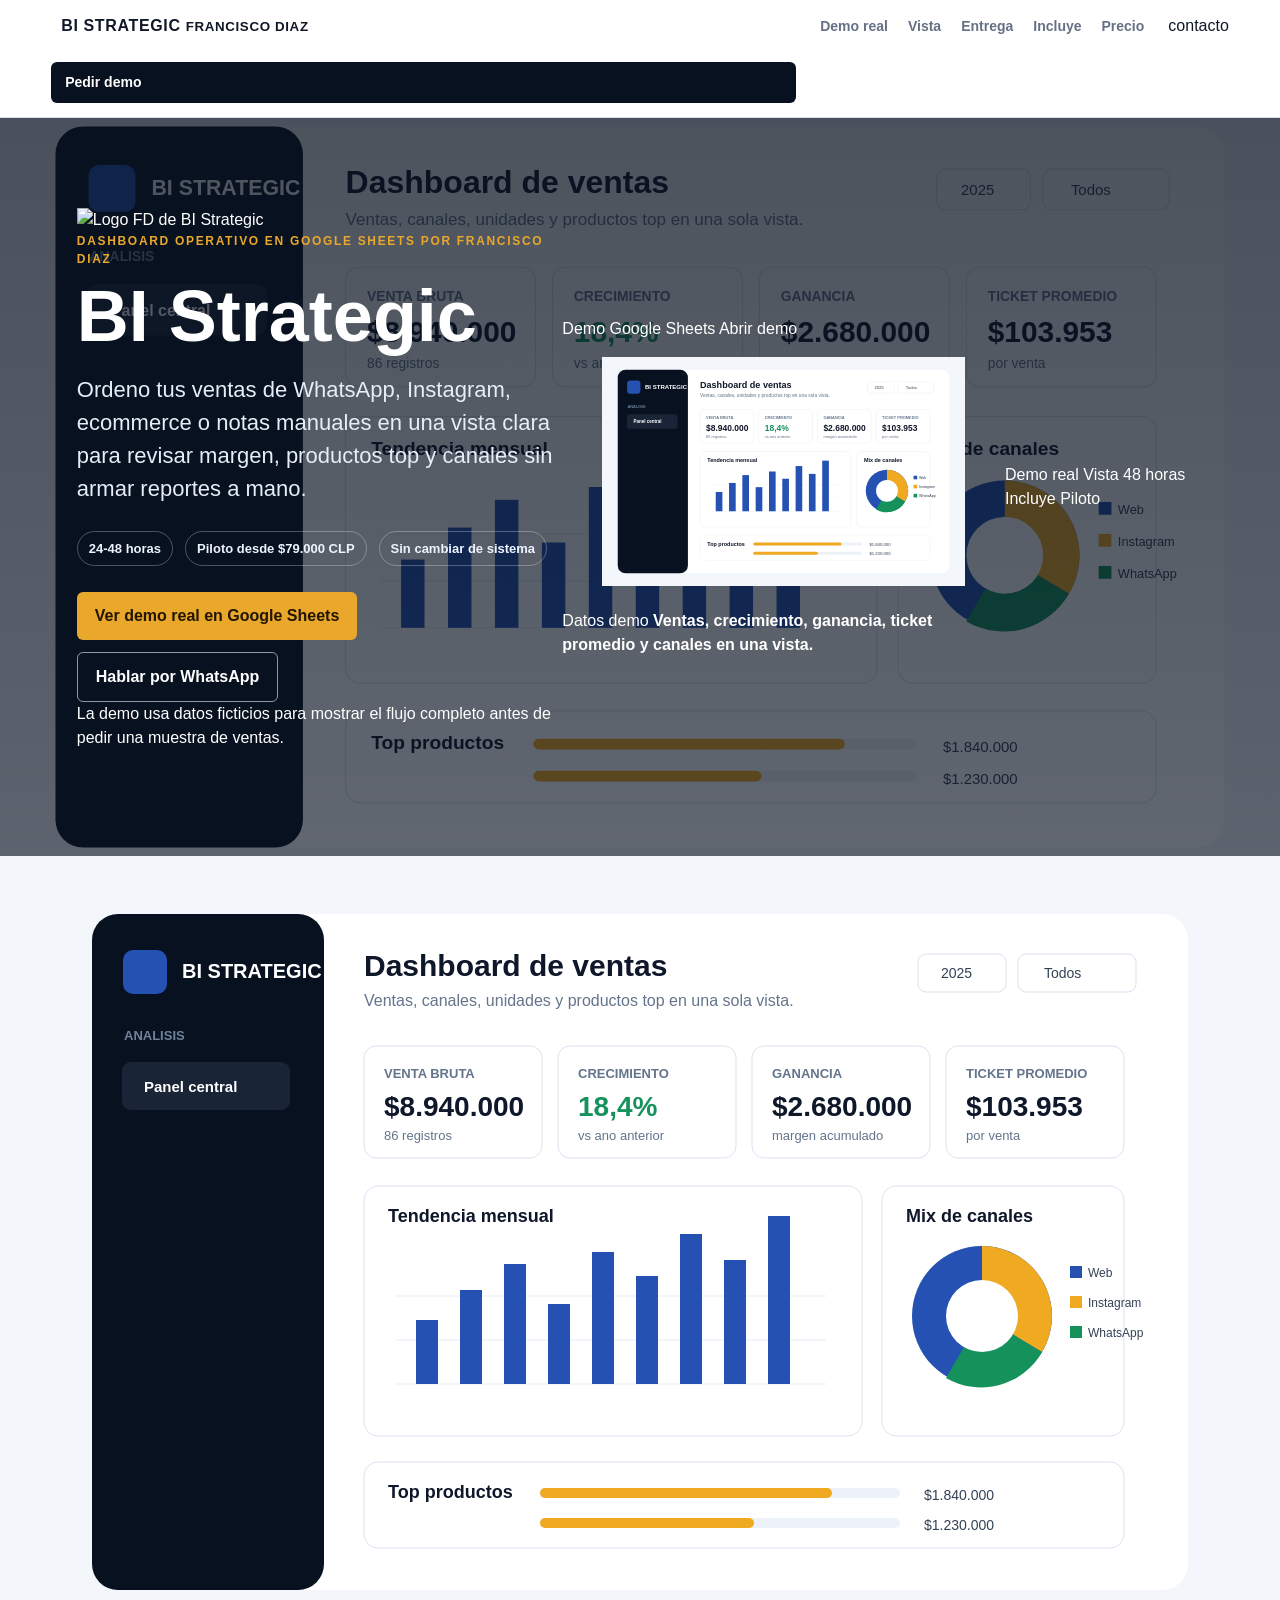
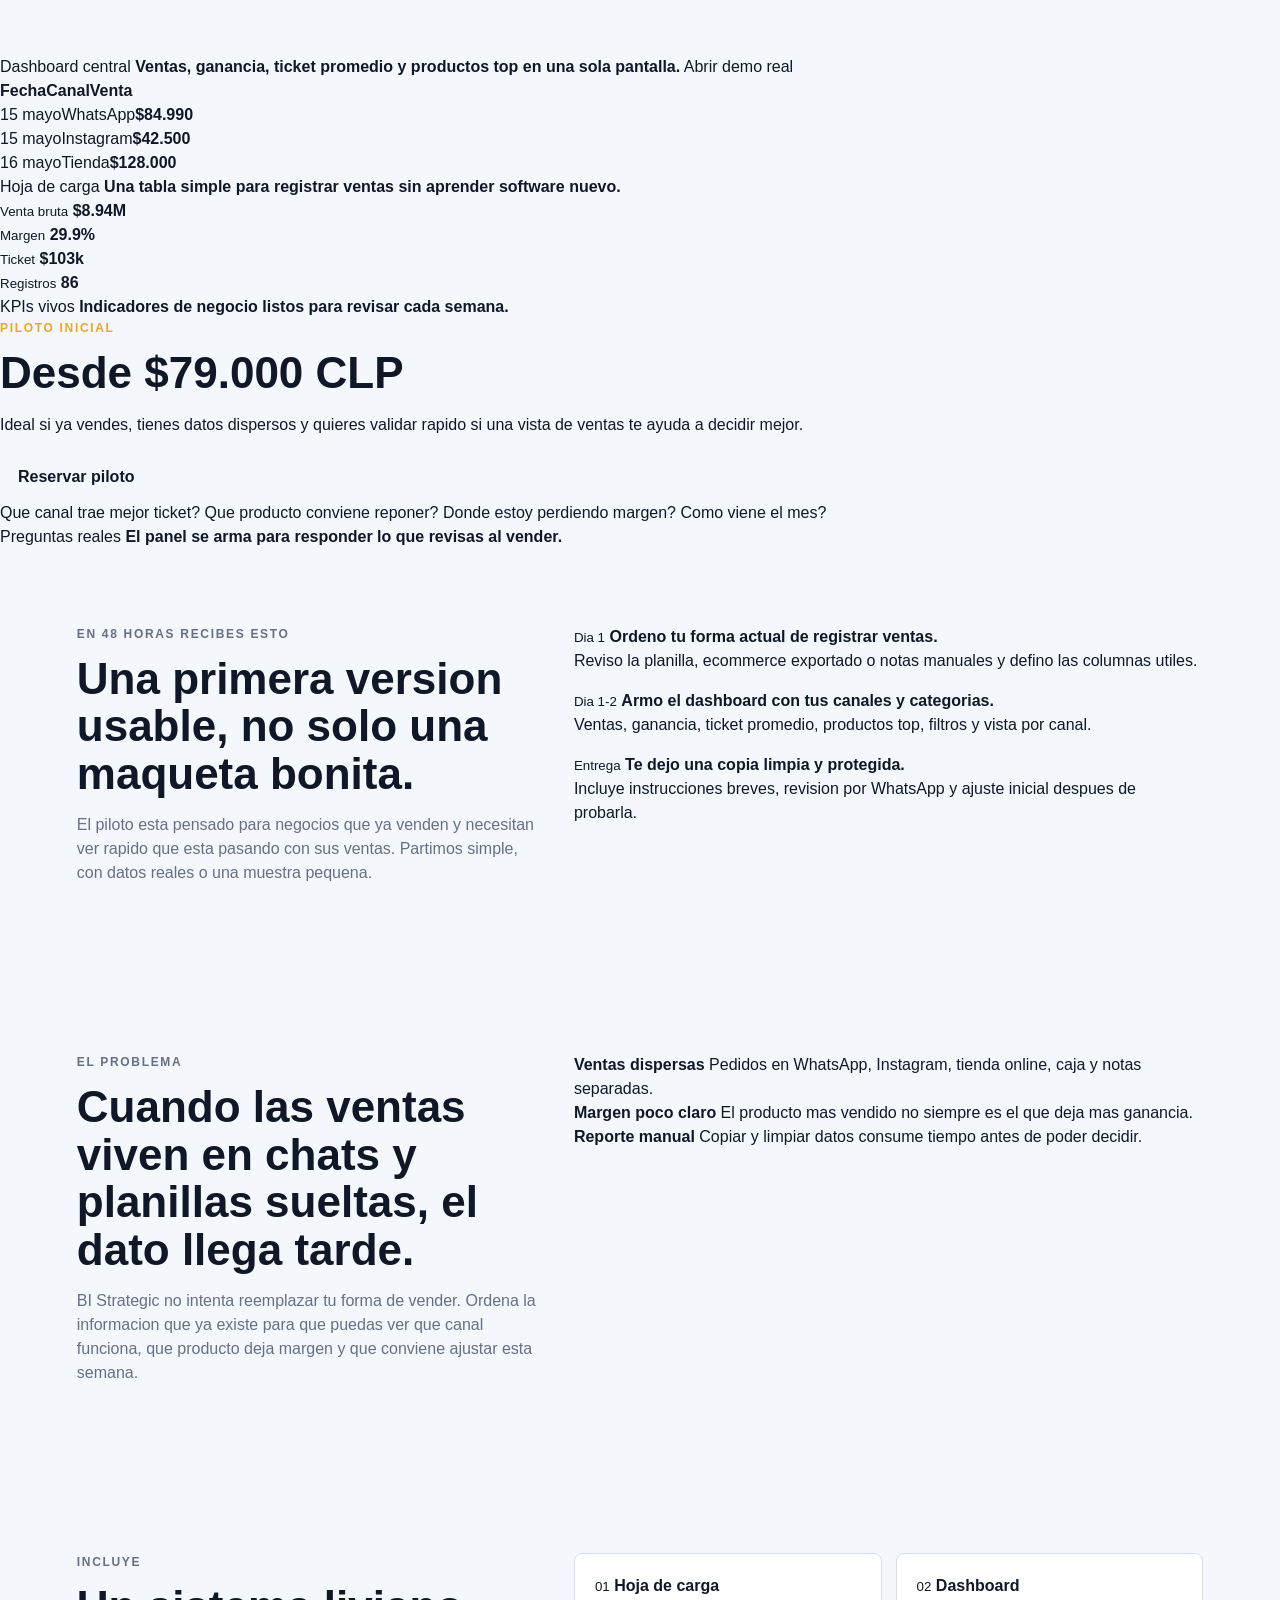
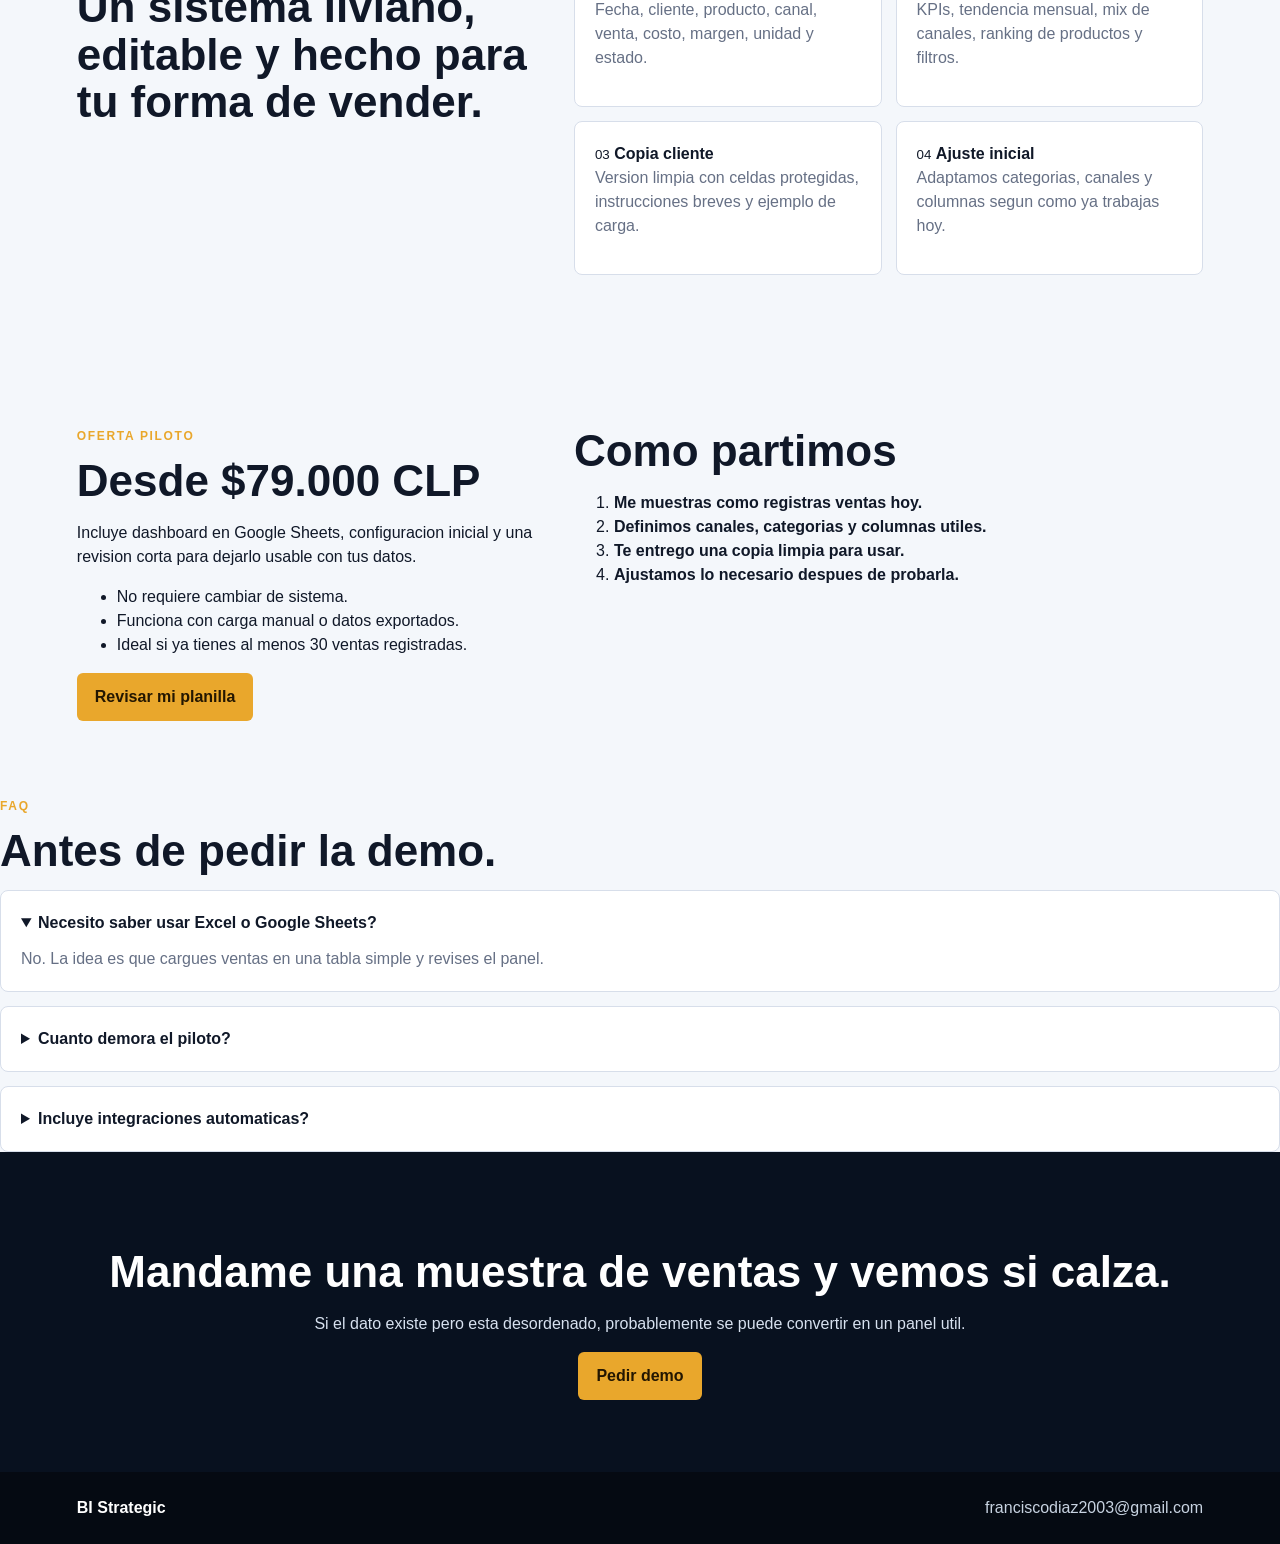
==== commit 0e136366: "Add direct demo CTA and delivery section" ====
--- a/index.html
+++ b/index.html
@@ -4,90 +4,306 @@
   <meta charset="utf-8">
   <meta name="viewport" content="width=device-width, initial-scale=1">
   <title>BI Strategic | Dashboard de ventas en Google Sheets</title>
-  <meta name="description" content="Dashboard de ventas en Google Sheets para ordenar ventas, margen, canales y productos top sin reportes manuales.">
-  <style>
-    :root{--ink:#1b1b1f;--muted:#777984;--line:#e5e7eb;--paper:#fff;--wash:#f7f8fa;--black:#111114;--blue:#168bf2;--green:#0bb36d;--yellow:#ffba08;--shadow:0 24px 70px rgba(18,18,22,.09)}
-    *{box-sizing:border-box}html{scroll-behavior:smooth}body{margin:0;overflow-x:hidden;color:var(--ink);background:linear-gradient(90deg,rgba(0,0,0,.035) 1px,transparent 1px),linear-gradient(180deg,rgba(0,0,0,.03) 1px,transparent 1px),var(--paper);background-size:72px 72px;font-family:Inter,ui-sans-serif,system-ui,-apple-system,BlinkMacSystemFont,"Segoe UI",sans-serif}a{color:inherit;text-decoration:none}.logo{width:40px;height:40px;border-radius:11px;box-shadow:0 12px 28px rgba(17,17,20,.15);flex:0 0 auto}.site-header{position:sticky;top:0;z-index:10;display:flex;align-items:center;justify-content:space-between;gap:18px;padding:22px clamp(18px,4vw,58px);background:rgba(255,255,255,.78);backdrop-filter:blur(18px);border-bottom:1px solid rgba(229,231,235,.62)}.brand{display:inline-flex;align-items:center;gap:12px;font-weight:800;color:#38383f}.brand small{display:block;color:#8a8b93;font-size:11px;line-height:1.1}.nav{display:flex;align-items:center;gap:10px}.nav a{min-height:42px;display:inline-flex;align-items:center;padding:0 14px;color:#5b5c64;font-weight:700}.cta{color:#fff!important;background:var(--black);border-radius:999px;box-shadow:0 16px 38px rgba(0,0,0,.14)}.hero{display:grid;justify-items:center;max-width:1060px;margin:0 auto;padding:clamp(86px,11vw,150px) 20px 58px;text-align:center}.hero .logo{width:82px;height:82px;border-radius:23px;margin-bottom:42px;box-shadow:0 22px 60px rgba(17,17,20,.14)}.eyebrow{margin:0 0 16px;color:#b5b7bf;font-size:14px;font-weight:800;letter-spacing:.04em}h1{margin:0 0 18px;color:#303036;font-size:clamp(56px,12vw,150px);font-weight:560;letter-spacing:0;line-height:.92}h2{margin:0 0 16px;color:#242428;font-size:clamp(32px,5vw,68px);font-weight:560;line-height:.98}p{margin-top:0}.hero-copy{max-width:780px;margin-bottom:0;color:#92939b;font-size:clamp(18px,2.1vw,27px);line-height:1.38}.proof,.actions{display:flex;flex-wrap:wrap;justify-content:center;gap:10px}.proof{margin-top:24px}.proof span{min-height:38px;display:inline-flex;align-items:center;color:#45464d;background:rgba(255,255,255,.84);border:1px solid var(--line);border-radius:999px;font-size:14px;font-weight:800;padding:0 14px;box-shadow:0 8px 22px rgba(0,0,0,.04)}.actions{gap:12px;margin-top:32px}.button{min-height:54px;display:inline-flex;align-items:center;justify-content:center;border:1px solid var(--line);border-radius:999px;font-weight:800;padding:0 24px}.button.primary{color:#fff;background:var(--black);border-color:var(--black);box-shadow:0 16px 38px rgba(0,0,0,.14)}.button.secondary{background:rgba(255,255,255,.82);color:#54555d}.wrap{width:min(100% - 40px,1180px);margin-inline:auto}.preview{display:grid;grid-template-columns:1.25fr .75fr;gap:24px;padding:42px 0 86px}.panel,.side-card,.price,.process,.faq details{background:#fff;border:1px solid var(--line);border-radius:10px;box-shadow:var(--shadow)}.panel{padding:24px}.panel-top{display:flex;justify-content:space-between;gap:16px;margin-bottom:18px}.panel-title strong{display:block;font-size:22px}.panel-title span{display:block;color:var(--muted);font-weight:700}.kpis{display:grid;grid-template-columns:repeat(4,1fr);gap:12px}.kpi{min-height:100px;padding:16px;border:1px solid #e8ebf0;border-radius:8px;background:#fbfcfd}.kpi small{display:block;margin-bottom:10px;color:#858792;font-weight:800}.kpi strong{font-size:clamp(20px,2.4vw,30px)}.bars{display:grid;gap:12px;margin-top:20px}.bar{display:grid;grid-template-columns:112px 1fr 90px;align-items:center;gap:12px;color:#555760;font-weight:700}.bar i{display:block;height:12px;border-radius:999px;background:#edf1f6;overflow:hidden}.bar i span{display:block;height:100%;border-radius:999px;background:var(--blue)}.bar:nth-child(2) i span{background:var(--green)}.bar:nth-child(3) i span{background:var(--yellow)}.side{display:grid;gap:24px}.side-card{padding:24px}.side-card h3,.price h3,.process h3{margin:0 0 10px;font-size:24px}.side-card p,.price p,.process li,.faq p{color:var(--muted);line-height:1.58}.questions{display:grid;gap:10px}.questions span{display:block;padding:14px;border:1px solid var(--line);border-radius:8px;background:var(--wash);font-weight:800}.section{display:grid;grid-template-columns:.82fr 1.18fr;gap:36px;padding:76px 0;border-top:1px solid var(--line)}.cards{display:grid;grid-template-columns:repeat(2,1fr);gap:14px}.card{background:#fff;border:1px solid var(--line);border-radius:8px;padding:22px;box-shadow:0 10px 30px rgba(20,20,22,.04)}.card strong{display:block;margin-bottom:8px;font-size:20px}.card p{margin-bottom:0;color:var(--muted);line-height:1.6}.price-section{display:grid;grid-template-columns:1fr 1fr;gap:24px;padding:76px 0;border-top:1px solid var(--line)}.price,.process{padding:28px}.price strong{display:block;margin:8px 0 14px;font-size:46px}.price ul,.process ol{display:grid;gap:10px;margin:22px 0;padding-left:20px}.faq{display:grid;grid-template-columns:.75fr 1.25fr;gap:36px;padding:76px 0;border-top:1px solid var(--line)}.faq-list{display:grid;gap:12px}.faq details{padding:20px}.faq summary{cursor:pointer;font-weight:900}.final{display:grid;justify-items:center;text-align:center;padding:86px 20px 96px;border-top:1px solid var(--line)}.final .logo{width:58px;height:58px;border-radius:16px;margin-bottom:28px}footer{width:min(100% - 40px,1180px);margin:0 auto;display:flex;justify-content:space-between;gap:16px;padding:28px 0 42px;color:#77777f;border-top:1px solid var(--line)}footer strong{color:#222226}@media(max-width:820px){.nav a:not(.cta){display:none}.preview,.section,.price-section,.faq{grid-template-columns:1fr}.kpis,.cards{grid-template-columns:1fr 1fr}.bar{grid-template-columns:90px 1fr 74px}}@media(max-width:520px){.site-header{padding-inline:14px}.brand small{display:none}.nav .cta{display:none}.hero{width:min(100% - 24px,1060px);padding-inline:0;padding-top:72px}.hero .logo{width:68px;height:68px;border-radius:19px}h1{font-size:clamp(46px,13vw,56px)}.hero-copy{max-width:335px;font-size:17px}.button,.actions{width:100%}.proof span{font-size:13px}.wrap,footer{width:min(100% - 24px,1180px)}.kpis,.cards{grid-template-columns:1fr}.bar{grid-template-columns:1fr}.bar strong{text-align:left}footer{flex-direction:column}}
-  </style>
+  <meta name="description" content="Dashboard de ventas en Google Sheets para negocios que venden por WhatsApp, Instagram, ecommerce o tienda fisica y necesitan ver ventas, margen, canales y productos en una sola vista.">
+  <link rel="stylesheet" href="styles.css">
 </head>
 <body>
   <header class="site-header">
     <a class="brand" href="#inicio" aria-label="BI Strategic inicio">
-      <svg class="logo" viewBox="0 0 96 96" aria-hidden="true"><rect width="96" height="96" rx="24" fill="#111114"/><path d="M22 25h26v10H34v12h12v10H34v20H22V25Z" fill="#fff"/><path d="M53 25h10c14 0 23 10 23 26s-9 26-23 26H53V25Zm12 11v30c6-1 9-6 9-15s-3-14-9-15Z" fill="#fff"/><rect x="18" y="80" width="14" height="5" rx="2.5" fill="#168bf2"/><rect x="38" y="74" width="14" height="11" rx="3" fill="#0bb36d"/><rect x="58" y="67" width="14" height="18" rx="3" fill="#ffba08"/></svg>
-      <span>BI Strategic<small>Francisco Diaz</small></span>
+      <img class="brand-logo" src="assets/logo-fd-bi.svg" alt="" aria-hidden="true">
+      <span class="brand-text">
+        <span>BI Strategic</span>
+        <small>Francisco Diaz</small>
+      </span>
     </a>
-    <nav class="nav" aria-label="Navegacion principal">
-      <a href="#vista">Vista</a>
+    <nav aria-label="Navegacion principal">
+      <a href="https://docs.google.com/spreadsheets/d/1GYobA6VUg8RyDNrj9Juod2Bgsd22_Cp9NYvyL331vUo/edit?usp=sharing" target="_blank" rel="noopener">Demo real</a>
+      <a href="#showcase">Vista</a>
+      <a href="#entrega">Entrega</a>
       <a href="#incluye">Incluye</a>
       <a href="#precio">Precio</a>
-      <a class="cta" href="https://wa.me/56958948688?text=Hola%2C%20quiero%20ver%20una%20demo%20del%20dashboard%20BI%20Strategic." target="_blank" rel="noopener">Pedir demo</a>
     </nav>
+    <a class="header-link" href="mailto:franciscodiaz2003@gmail.com">contacto</a>
+    <a class="header-cta" href="https://wa.me/56958948688?text=Hola%2C%20quiero%20ver%20una%20demo%20del%20dashboard%20BI%20Strategic." target="_blank" rel="noopener">Pedir demo</a>
   </header>
 
   <main>
     <section class="hero" id="inicio">
-      <svg class="logo" viewBox="0 0 96 96" role="img" aria-label="Logo FD BI Strategic"><rect width="96" height="96" rx="24" fill="#111114"/><path d="M22 25h26v10H34v12h12v10H34v20H22V25Z" fill="#fff"/><path d="M53 25h10c14 0 23 10 23 26s-9 26-23 26H53V25Zm12 11v30c6-1 9-6 9-15s-3-14-9-15Z" fill="#fff"/><rect x="18" y="80" width="14" height="5" rx="2.5" fill="#168bf2"/><rect x="38" y="74" width="14" height="11" rx="3" fill="#0bb36d"/><rect x="58" y="67" width="14" height="18" rx="3" fill="#ffba08"/></svg>
-      <p class="eyebrow">Dashboard operativo en Google Sheets por Francisco Diaz</p>
-      <h1>BI Strategic</h1>
-      <p class="hero-copy">Ordeno tus ventas de WhatsApp, Instagram, ecommerce o notas manuales en una vista clara para revisar margen, productos top y canales sin armar reportes a mano.</p>
-      <div class="proof" aria-label="Resumen del piloto">
-        <span>24-48 horas</span><span>Piloto desde $79.000 CLP</span><span>Sin cambiar de sistema</span>
-      </div>
-      <div class="actions">
-        <a class="button primary" href="https://wa.me/56958948688?text=Hola%2C%20quiero%20ver%20una%20demo%20del%20dashboard%20BI%20Strategic." target="_blank" rel="noopener">Ver demo por WhatsApp</a>
-        <a class="button secondary" href="#vista">Mirar vista previa</a>
-      </div>
-    </section>
-
-    <section class="wrap preview" id="vista" aria-label="Vista previa del dashboard">
-      <article class="panel">
-        <div class="panel-top"><div class="panel-title"><strong>Dashboard de ventas</strong><span>Ventas, margen, canales y productos top.</span></div><span>Google Sheets</span></div>
-        <div class="kpis">
-          <div class="kpi"><small>Venta bruta</small><strong>$8.94M</strong></div>
-          <div class="kpi"><small>Margen</small><strong>29.9%</strong></div>
-          <div class="kpi"><small>Ticket</small><strong>$103k</strong></div>
-          <div class="kpi"><small>Registros</small><strong>86</strong></div>
-        </div>
-        <div class="bars" aria-hidden="true">
-          <div class="bar"><span>WhatsApp</span><i><span style="width:82%"></span></i><strong>$3.4M</strong></div>
-          <div class="bar"><span>Instagram</span><i><span style="width:64%"></span></i><strong>$2.1M</strong></div>
-          <div class="bar"><span>Ecommerce</span><i><span style="width:48%"></span></i><strong>$1.7M</strong></div>
-        </div>
-      </article>
-      <div class="side">
-        <article class="side-card"><h3>Piloto inicial</h3><p>Ideal si ya vendes, tienes datos dispersos y quieres validar rapido si una vista de ventas te ayuda a decidir mejor.</p><a class="button primary" href="https://wa.me/56958948688?text=Hola%2C%20quiero%20reservar%20un%20piloto%20de%20BI%20Strategic." target="_blank" rel="noopener">Reservar piloto</a></article>
-        <article class="side-card"><h3>Preguntas que responde</h3><div class="questions"><span>Que canal trae mejor ticket?</span><span>Que producto conviene reponer?</span><span>Donde estoy perdiendo margen?</span><span>Como viene el mes?</span></div></article>
-      </div>
-    </section>
-
-    <section class="wrap section" id="incluye">
-      <div><p class="eyebrow">El problema</p><h2>Cuando las ventas viven en chats y planillas sueltas, el dato llega tarde.</h2><p class="hero-copy">BI Strategic no reemplaza tu forma de vender. Ordena la informacion que ya existe para ver que canal funciona, que producto deja margen y que conviene ajustar esta semana.</p></div>
-      <div class="cards">
-        <article class="card"><strong>Hoja de carga</strong><p>Fecha, cliente, producto, canal, venta, costo, margen, unidad y estado.</p></article>
-        <article class="card"><strong>Dashboard</strong><p>KPIs, tendencia mensual, mix de canales, ranking de productos y filtros.</p></article>
-        <article class="card"><strong>Copia cliente</strong><p>Version limpia con celdas protegidas, instrucciones breves y ejemplo de carga.</p></article>
-        <article class="card"><strong>Ajuste inicial</strong><p>Adaptamos categorias, canales y columnas segun como ya trabajas hoy.</p></article>
-      </div>
-    </section>
-
-    <section class="wrap price-section" id="precio">
-      <article class="price"><p class="eyebrow">Oferta piloto</p><h3>Desde</h3><strong>$79.000 CLP</strong><p>Incluye dashboard en Google Sheets, configuracion inicial y una revision corta para dejarlo usable con tus datos.</p><ul><li>No requiere cambiar de sistema.</li><li>Funciona con carga manual o datos exportados.</li><li>Ideal si ya tienes al menos 30 ventas registradas.</li></ul><a class="button primary" href="https://wa.me/56958948688?text=Hola%2C%20quiero%20ver%20si%20mi%20planilla%20sirve%20para%20un%20dashboard%20BI%20Strategic." target="_blank" rel="noopener">Revisar mi planilla</a></article>
-      <article class="process"><h3>Como partimos</h3><ol><li><strong>Me muestras como registras ventas hoy.</strong></li><li><strong>Definimos canales, categorias y columnas utiles.</strong></li><li><strong>Te entrego una copia limpia para usar.</strong></li><li><strong>Ajustamos lo necesario despues de probarla.</strong></li></ol></article>
-    </section>
-
-    <section class="wrap faq">
-      <div><p class="eyebrow">FAQ</p><h2>Antes de pedir la demo.</h2></div>
-      <div class="faq-list"><details open><summary>Necesito saber usar Excel o Google Sheets?</summary><p>No. La idea es que cargues ventas en una tabla simple y revises el panel.</p></details><details><summary>Cuanto demora el piloto?</summary><p>Normalmente 24 a 48 horas despues de recibir una muestra de ventas y categorias.</p></details><details><summary>Incluye integraciones automaticas?</summary><p>El piloto parte simple. Integraciones con Shopify, Mercado Libre u otros sistemas se cotizan aparte.</p></details></div>
-    </section>
-
-    <section class="final">
-      <svg class="logo" viewBox="0 0 96 96" aria-hidden="true"><rect width="96" height="96" rx="24" fill="#111114"/><path d="M22 25h26v10H34v12h12v10H34v20H22V25Z" fill="#fff"/><path d="M53 25h10c14 0 23 10 23 26s-9 26-23 26H53V25Zm12 11v30c6-1 9-6 9-15s-3-14-9-15Z" fill="#fff"/><rect x="18" y="80" width="14" height="5" rx="2.5" fill="#168bf2"/><rect x="38" y="74" width="14" height="11" rx="3" fill="#0bb36d"/><rect x="58" y="67" width="14" height="18" rx="3" fill="#ffba08"/></svg>
+      <div class="hero-content">
+        <img class="hero-logo" src="assets/logo-fd-bi.svg" alt="Logo FD de BI Strategic">
+        <p class="eyebrow">Dashboard operativo en Google Sheets por Francisco Diaz</p>
+        <h1>BI Strategic</h1>
+        <p class="hero-copy">
+          Ordeno tus ventas de WhatsApp, Instagram, ecommerce o notas manuales en una vista
+          clara para revisar margen, productos top y canales sin armar reportes a mano.
+        </p>
+        <div class="hero-proof" aria-label="Resumen del piloto">
+          <span>24-48 horas</span>
+          <span>Piloto desde $79.000 CLP</span>
+          <span>Sin cambiar de sistema</span>
+        </div>
+        <div class="hero-actions" aria-label="Acciones principales">
+          <a class="button primary" href="https://docs.google.com/spreadsheets/d/1GYobA6VUg8RyDNrj9Juod2Bgsd22_Cp9NYvyL331vUo/edit?usp=sharing" target="_blank" rel="noopener">Ver demo real en Google Sheets</a>
+          <a class="button secondary" href="https://wa.me/56958948688?text=Hola%2C%20quiero%20ver%20una%20demo%20del%20dashboard%20BI%20Strategic." target="_blank" rel="noopener">Hablar por WhatsApp</a>
+        </div>
+        <p class="hero-note">La demo usa datos ficticios para mostrar el flujo completo antes de pedir una muestra de ventas.</p>
+      </div>
+
+      <aside class="hero-product" aria-label="Vista previa de la demo real">
+        <div class="product-topbar">
+          <span>Demo Google Sheets</span>
+          <a href="https://docs.google.com/spreadsheets/d/1GYobA6VUg8RyDNrj9Juod2Bgsd22_Cp9NYvyL331vUo/edit?usp=sharing" target="_blank" rel="noopener">Abrir demo</a>
+        </div>
+        <figure>
+          <img src="assets/dashboard-preview.svg" alt="Vista previa del dashboard BI Strategic con indicadores, filtros y ranking de productos">
+        </figure>
+        <div class="product-foot">
+          <span>Datos demo</span>
+          <strong>Ventas, crecimiento, ganancia, ticket promedio y canales en una vista.</strong>
+        </div>
+      </aside>
+
+      <div class="hero-nav">
+        <div class="filter-pills" aria-label="Categorias del dashboard">
+          <a class="is-active" href="https://docs.google.com/spreadsheets/d/1GYobA6VUg8RyDNrj9Juod2Bgsd22_Cp9NYvyL331vUo/edit?usp=sharing" target="_blank" rel="noopener">Demo real</a>
+          <a href="#showcase">Vista</a>
+          <a href="#entrega">48 horas</a>
+          <a href="#incluye">Incluye</a>
+          <a href="#precio">Piloto</a>
+        </div>
+      </div>
+    </section>
+
+    <section class="showcase" id="showcase" aria-label="Vista previa estilo galeria">
+      <article class="showcase-card wide">
+        <figure>
+          <img src="assets/dashboard-preview.svg" alt="Vista previa de dashboard BI Strategic con KPIs, grafico mensual, canales y productos top">
+        </figure>
+        <div class="card-caption">
+          <span>Dashboard central</span>
+          <strong>Ventas, ganancia, ticket promedio y productos top en una sola pantalla.</strong>
+          <a class="inline-link" href="https://docs.google.com/spreadsheets/d/1GYobA6VUg8RyDNrj9Juod2Bgsd22_Cp9NYvyL331vUo/edit?usp=sharing" target="_blank" rel="noopener">Abrir demo real</a>
+        </div>
+      </article>
+
+      <article class="showcase-card">
+        <div class="mini-sheet" aria-hidden="true">
+          <div class="sheet-bar">
+            <span></span>
+            <span></span>
+            <span></span>
+          </div>
+          <div class="sheet-row head">
+            <b>Fecha</b><b>Canal</b><b>Venta</b>
+          </div>
+          <div class="sheet-row">
+            <span>15 mayo</span><span>WhatsApp</span><strong>$84.990</strong>
+          </div>
+          <div class="sheet-row">
+            <span>15 mayo</span><span>Instagram</span><strong>$42.500</strong>
+          </div>
+          <div class="sheet-row">
+            <span>16 mayo</span><span>Tienda</span><strong>$128.000</strong>
+          </div>
+        </div>
+        <div class="card-caption">
+          <span>Hoja de carga</span>
+          <strong>Una tabla simple para registrar ventas sin aprender software nuevo.</strong>
+        </div>
+      </article>
+
+      <article class="showcase-card soft">
+        <div class="score-grid" aria-hidden="true">
+          <div class="score blue">
+            <small>Venta bruta</small>
+            <strong>$8.94M</strong>
+          </div>
+          <div class="score yellow">
+            <small>Margen</small>
+            <strong>29.9%</strong>
+          </div>
+          <div class="score green">
+            <small>Ticket</small>
+            <strong>$103k</strong>
+          </div>
+          <div class="score pink">
+            <small>Registros</small>
+            <strong>86</strong>
+          </div>
+        </div>
+        <div class="card-caption">
+          <span>KPIs vivos</span>
+          <strong>Indicadores de negocio listos para revisar cada semana.</strong>
+        </div>
+      </article>
+
+      <article class="showcase-card dark">
+        <p class="eyebrow">Piloto inicial</p>
+        <h2>Desde $79.000 CLP</h2>
+        <p>
+          Ideal si ya vendes, tienes datos dispersos y quieres validar rapido si una vista de
+          ventas te ayuda a decidir mejor.
+        </p>
+        <a class="button light" href="https://wa.me/56958948688?text=Hola%2C%20quiero%20reservar%20un%20piloto%20de%20BI%20Strategic.%20Vendo%20por%20varios%20canales%20y%20quiero%20ordenar%20mis%20ventas." target="_blank" rel="noopener">Reservar piloto</a>
+      </article>
+
+      <article class="showcase-card">
+        <div class="question-stack">
+          <span>Que canal trae mejor ticket?</span>
+          <span>Que producto conviene reponer?</span>
+          <span>Donde estoy perdiendo margen?</span>
+          <span>Como viene el mes?</span>
+        </div>
+        <div class="card-caption">
+          <span>Preguntas reales</span>
+          <strong>El panel se arma para responder lo que revisas al vender.</strong>
+        </div>
+      </article>
+    </section>
+
+    <section class="section delivery" id="entrega">
+      <div class="section-copy">
+        <p class="eyebrow">En 48 horas recibes esto</p>
+        <h2>Una primera version usable, no solo una maqueta bonita.</h2>
+        <p>
+          El piloto esta pensado para negocios que ya venden y necesitan ver rapido que esta
+          pasando con sus ventas. Partimos simple, con datos reales o una muestra pequena.
+        </p>
+      </div>
+      <div class="delivery-board">
+        <article>
+          <small>Dia 1</small>
+          <strong>Ordeno tu forma actual de registrar ventas.</strong>
+          <p>Reviso la planilla, ecommerce exportado o notas manuales y defino las columnas utiles.</p>
+        </article>
+        <article>
+          <small>Dia 1-2</small>
+          <strong>Armo el dashboard con tus canales y categorias.</strong>
+          <p>Ventas, ganancia, ticket promedio, productos top, filtros y vista por canal.</p>
+        </article>
+        <article>
+          <small>Entrega</small>
+          <strong>Te dejo una copia limpia y protegida.</strong>
+          <p>Incluye instrucciones breves, revision por WhatsApp y ajuste inicial despues de probarla.</p>
+        </article>
+      </div>
+    </section>
+
+    <section class="section problem">
+      <div class="section-copy">
+        <p class="eyebrow">El problema</p>
+        <h2>Cuando las ventas viven en chats y planillas sueltas, el dato llega tarde.</h2>
+        <p>
+          BI Strategic no intenta reemplazar tu forma de vender. Ordena la informacion que ya
+          existe para que puedas ver que canal funciona, que producto deja margen y que conviene
+          ajustar esta semana.
+        </p>
+      </div>
+      <div class="plain-list">
+        <article>
+          <strong>Ventas dispersas</strong>
+          <span>Pedidos en WhatsApp, Instagram, tienda online, caja y notas separadas.</span>
+        </article>
+        <article>
+          <strong>Margen poco claro</strong>
+          <span>El producto mas vendido no siempre es el que deja mas ganancia.</span>
+        </article>
+        <article>
+          <strong>Reporte manual</strong>
+          <span>Copiar y limpiar datos consume tiempo antes de poder decidir.</span>
+        </article>
+      </div>
+    </section>
+
+    <section class="section includes" id="incluye">
+      <div class="section-copy">
+        <p class="eyebrow">Incluye</p>
+        <h2>Un sistema liviano, editable y hecho para tu forma de vender.</h2>
+      </div>
+      <div class="feature-grid">
+        <article>
+          <small>01</small>
+          <strong>Hoja de carga</strong>
+          <p>Fecha, cliente, producto, canal, venta, costo, margen, unidad y estado.</p>
+        </article>
+        <article>
+          <small>02</small>
+          <strong>Dashboard</strong>
+          <p>KPIs, tendencia mensual, mix de canales, ranking de productos y filtros.</p>
+        </article>
+        <article>
+          <small>03</small>
+          <strong>Copia cliente</strong>
+          <p>Version limpia con celdas protegidas, instrucciones breves y ejemplo de carga.</p>
+        </article>
+        <article>
+          <small>04</small>
+          <strong>Ajuste inicial</strong>
+          <p>Adaptamos categorias, canales y columnas segun como ya trabajas hoy.</p>
+        </article>
+      </div>
+    </section>
+
+    <section class="section price-section" id="precio">
+      <div class="price-card">
+        <p class="eyebrow">Oferta piloto</p>
+        <h2>Desde $79.000 CLP</h2>
+        <p>
+          Incluye dashboard en Google Sheets, configuracion inicial y una revision corta para
+          dejarlo usable con tus datos.
+        </p>
+        <ul>
+          <li>No requiere cambiar de sistema.</li>
+          <li>Funciona con carga manual o datos exportados.</li>
+          <li>Ideal si ya tienes al menos 30 ventas registradas.</li>
+        </ul>
+        <a class="button primary" href="https://wa.me/56958948688?text=Hola%2C%20quiero%20ver%20si%20mi%20planilla%20sirve%20para%20un%20dashboard%20BI%20Strategic." target="_blank" rel="noopener">Revisar mi planilla</a>
+      </div>
+      <div class="process-card">
+        <h2>Como partimos</h2>
+        <ol>
+          <li><strong>Me muestras como registras ventas hoy.</strong></li>
+          <li><strong>Definimos canales, categorias y columnas utiles.</strong></li>
+          <li><strong>Te entrego una copia limpia para usar.</strong></li>
+          <li><strong>Ajustamos lo necesario despues de probarla.</strong></li>
+        </ol>
+      </div>
+    </section>
+
+    <section class="faq" id="faq">
+      <div>
+        <p class="eyebrow">FAQ</p>
+        <h2>Antes de pedir la demo.</h2>
+      </div>
+      <div class="faq-list">
+        <details open>
+          <summary>Necesito saber usar Excel o Google Sheets?</summary>
+          <p>No. La idea es que cargues ventas en una tabla simple y revises el panel.</p>
+        </details>
+        <details>
+          <summary>Cuanto demora el piloto?</summary>
+          <p>Normalmente 24 a 48 horas despues de recibir una muestra de ventas y categorias.</p>
+        </details>
+        <details>
+          <summary>Incluye integraciones automaticas?</summary>
+          <p>El piloto parte simple. Integraciones con Shopify, Mercado Libre u otros sistemas se cotizan aparte.</p>
+        </details>
+      </div>
+    </section>
+
+    <section class="final-cta">
+      <img class="final-logo" src="assets/logo-fd-bi.svg" alt="" aria-hidden="true">
       <h2>Mandame una muestra de ventas y vemos si calza.</h2>
-      <p class="hero-copy">Si el dato existe pero esta desordenado, probablemente se puede convertir en un panel util.</p>
-      <div class="actions"><a class="button primary" href="https://wa.me/56958948688?text=Hola%2C%20quiero%20ver%20una%20demo%20del%20dashboard%20BI%20Strategic.%20Tengo%20ventas%20por%20varios%20canales." target="_blank" rel="noopener">Pedir demo</a></div>
+      <p>Si el dato existe pero esta desordenado, probablemente se puede convertir en un panel util.</p>
+      <a class="button primary" href="https://wa.me/56958948688?text=Hola%2C%20quiero%20ver%20una%20demo%20del%20dashboard%20BI%20Strategic.%20Tengo%20ventas%20por%20varios%20canales." target="_blank" rel="noopener">Pedir demo</a>
     </section>
   </main>
 
-  <footer><strong>BI Strategic</strong><a href="mailto:franciscodiaz2003@gmail.com">franciscodiaz2003@gmail.com</a></footer>
+  <footer>
+    <span>BI Strategic</span>
+    <a href="mailto:franciscodiaz2003@gmail.com">franciscodiaz2003@gmail.com</a>
+  </footer>
+
+  <script src="script.js"></script>
 </body>
 </html>
--- a/styles.css
+++ b/styles.css
@@ -0,0 +1,381 @@
+:root {
+  --ink: #101828;
+  --muted: #667085;
+  --line: #d7deea;
+  --paper: #ffffff;
+  --wash: #f4f7fb;
+  --navy: #08111f;
+  --blue: #2451b2;
+  --blue-dark: #183f90;
+  --gold: #e9a72c;
+  --green: #15925b;
+}
+
+* {
+  box-sizing: border-box;
+}
+
+html {
+  scroll-behavior: smooth;
+}
+
+body {
+  margin: 0;
+  background: var(--wash);
+  color: var(--ink);
+  font-family: Arial, Helvetica, sans-serif;
+  line-height: 1.5;
+}
+
+a {
+  color: inherit;
+  text-decoration: none;
+}
+
+.site-header {
+  align-items: center;
+  background: rgba(255, 255, 255, 0.94);
+  border-bottom: 1px solid var(--line);
+  display: grid;
+  grid-template-columns: 1fr auto auto;
+  gap: 24px;
+  left: 0;
+  padding: 14px clamp(18px, 4vw, 54px);
+  position: sticky;
+  right: 0;
+  top: 0;
+  z-index: 10;
+}
+
+.brand {
+  align-items: center;
+  display: flex;
+  font-weight: 800;
+  gap: 10px;
+  letter-spacing: 0.04em;
+  text-transform: uppercase;
+}
+
+.brand-mark {
+  background: linear-gradient(135deg, var(--blue), #71a8ff);
+  border-radius: 8px;
+  display: inline-block;
+  height: 32px;
+  width: 32px;
+}
+
+nav {
+  display: flex;
+  gap: 20px;
+}
+
+nav a {
+  color: var(--muted);
+  font-size: 14px;
+  font-weight: 700;
+}
+
+.header-cta {
+  background: var(--navy);
+  border-radius: 6px;
+  color: #fff;
+  font-size: 14px;
+  font-weight: 800;
+  padding: 10px 14px;
+}
+
+.hero {
+  align-items: center;
+  background:
+    linear-gradient(rgba(8, 17, 31, 0.72), rgba(8, 17, 31, 0.64)),
+    url("assets/dashboard-preview.svg") center / cover no-repeat;
+  color: #fff;
+  display: flex;
+  min-height: 82svh;
+  padding: 84px clamp(22px, 6vw, 82px);
+}
+
+.hero-content {
+  max-width: 760px;
+}
+
+.eyebrow {
+  color: var(--gold);
+  font-size: 12px;
+  font-weight: 800;
+  letter-spacing: 0.14em;
+  margin: 0 0 12px;
+  text-transform: uppercase;
+}
+
+h1,
+h2,
+h3,
+p {
+  margin-top: 0;
+}
+
+h1 {
+  font-size: clamp(40px, 6vw, 72px);
+  line-height: 1.02;
+  margin-bottom: 20px;
+  max-width: 860px;
+}
+
+h2 {
+  font-size: clamp(28px, 4vw, 44px);
+  line-height: 1.08;
+  margin-bottom: 16px;
+}
+
+h3 {
+  font-size: 18px;
+  margin-bottom: 8px;
+}
+
+.hero-copy {
+  color: #e6edf7;
+  font-size: clamp(18px, 2vw, 22px);
+  max-width: 680px;
+}
+
+.hero-actions,
+.hero-proof {
+  align-items: center;
+  display: flex;
+  flex-wrap: wrap;
+  gap: 12px;
+  margin-top: 26px;
+}
+
+.button {
+  align-items: center;
+  border-radius: 6px;
+  display: inline-flex;
+  font-weight: 800;
+  justify-content: center;
+  min-height: 46px;
+  padding: 12px 18px;
+}
+
+.button.primary {
+  background: var(--gold);
+  color: #231601;
+}
+
+.button.secondary {
+  border: 1px solid rgba(255, 255, 255, 0.56);
+  color: #fff;
+}
+
+.hero-proof span {
+  border: 1px solid rgba(255, 255, 255, 0.28);
+  border-radius: 999px;
+  color: #edf4ff;
+  font-size: 13px;
+  font-weight: 700;
+  padding: 7px 11px;
+}
+
+.trust-strip {
+  background: var(--paper);
+  border-bottom: 1px solid var(--line);
+  border-top: 1px solid var(--line);
+  padding: 18px clamp(22px, 6vw, 82px);
+  text-align: center;
+}
+
+.trust-strip p {
+  color: var(--muted);
+  font-weight: 700;
+  margin: 0;
+}
+
+.section,
+.demo-section {
+  display: grid;
+  gap: 32px;
+  grid-template-columns: 0.85fr 1.15fr;
+  padding: 76px clamp(22px, 6vw, 82px);
+}
+
+.section-copy p,
+.demo-copy p,
+.price-panel p {
+  color: var(--muted);
+  max-width: 620px;
+}
+
+.pain-list,
+.feature-grid,
+.faq-list {
+  display: grid;
+  gap: 14px;
+}
+
+.pain-list div,
+.feature-grid article,
+.price-panel,
+.process,
+.faq-list details {
+  background: var(--paper);
+  border: 1px solid var(--line);
+  border-radius: 8px;
+  padding: 20px;
+}
+
+.pain-list strong,
+.pain-list span {
+  display: block;
+}
+
+.pain-list span,
+.feature-grid p,
+.process li,
+.faq-list p {
+  color: var(--muted);
+}
+
+.feature-grid {
+  grid-template-columns: repeat(2, minmax(0, 1fr));
+}
+
+.feature-grid article span {
+  color: var(--blue);
+  display: block;
+  font-size: 12px;
+  font-weight: 900;
+  margin-bottom: 14px;
+}
+
+.demo-section {
+  align-items: center;
+  background: #eaf0f8;
+}
+
+.demo-section img {
+  border: 1px solid #bfc9d8;
+  border-radius: 8px;
+  box-shadow: 0 28px 70px rgba(16, 24, 40, 0.16);
+  display: block;
+  height: auto;
+  width: 100%;
+}
+
+.pricing {
+  align-items: start;
+  grid-template-columns: minmax(0, 0.95fr) minmax(0, 1.05fr);
+}
+
+.price-panel {
+  border-color: #b7c8e8;
+}
+
+.price-panel h2 {
+  color: var(--blue);
+}
+
+.price-panel ul {
+  color: var(--muted);
+  margin: 22px 0;
+  padding-left: 20px;
+}
+
+.process ol {
+  display: grid;
+  gap: 16px;
+  margin: 18px 0 0;
+  padding-left: 20px;
+}
+
+.faq {
+  grid-template-columns: 0.75fr 1.25fr;
+}
+
+.faq-list details {
+  cursor: pointer;
+}
+
+.faq-list summary {
+  font-weight: 800;
+}
+
+.faq-list p {
+  margin: 12px 0 0;
+}
+
+.final-cta {
+  background: var(--navy);
+  color: #fff;
+  padding: 72px clamp(22px, 6vw, 82px);
+  text-align: center;
+}
+
+.final-cta p {
+  color: #d7e1ef;
+  margin-left: auto;
+  margin-right: auto;
+  max-width: 680px;
+}
+
+footer {
+  align-items: center;
+  background: #050a12;
+  color: #c8d3e1;
+  display: flex;
+  flex-wrap: wrap;
+  gap: 14px;
+  justify-content: space-between;
+  padding: 24px clamp(22px, 6vw, 82px);
+}
+
+footer span {
+  color: #fff;
+  font-weight: 900;
+}
+
+@media (max-width: 820px) {
+  .site-header {
+    grid-template-columns: 1fr auto;
+  }
+
+  nav {
+    display: none;
+  }
+
+  .hero {
+    min-height: 84svh;
+    padding-top: 74px;
+  }
+
+  .section,
+  .demo-section,
+  .pricing,
+  .faq {
+    grid-template-columns: 1fr;
+    padding-bottom: 54px;
+    padding-top: 54px;
+  }
+
+  .feature-grid {
+    grid-template-columns: 1fr;
+  }
+}
+
+@media (max-width: 520px) {
+  .site-header {
+    gap: 12px;
+  }
+
+  .brand span {
+    font-size: 13px;
+  }
+
+  .header-cta {
+    padding: 9px 10px;
+  }
+
+  .hero-actions .button {
+    width: 100%;
+  }
+}
